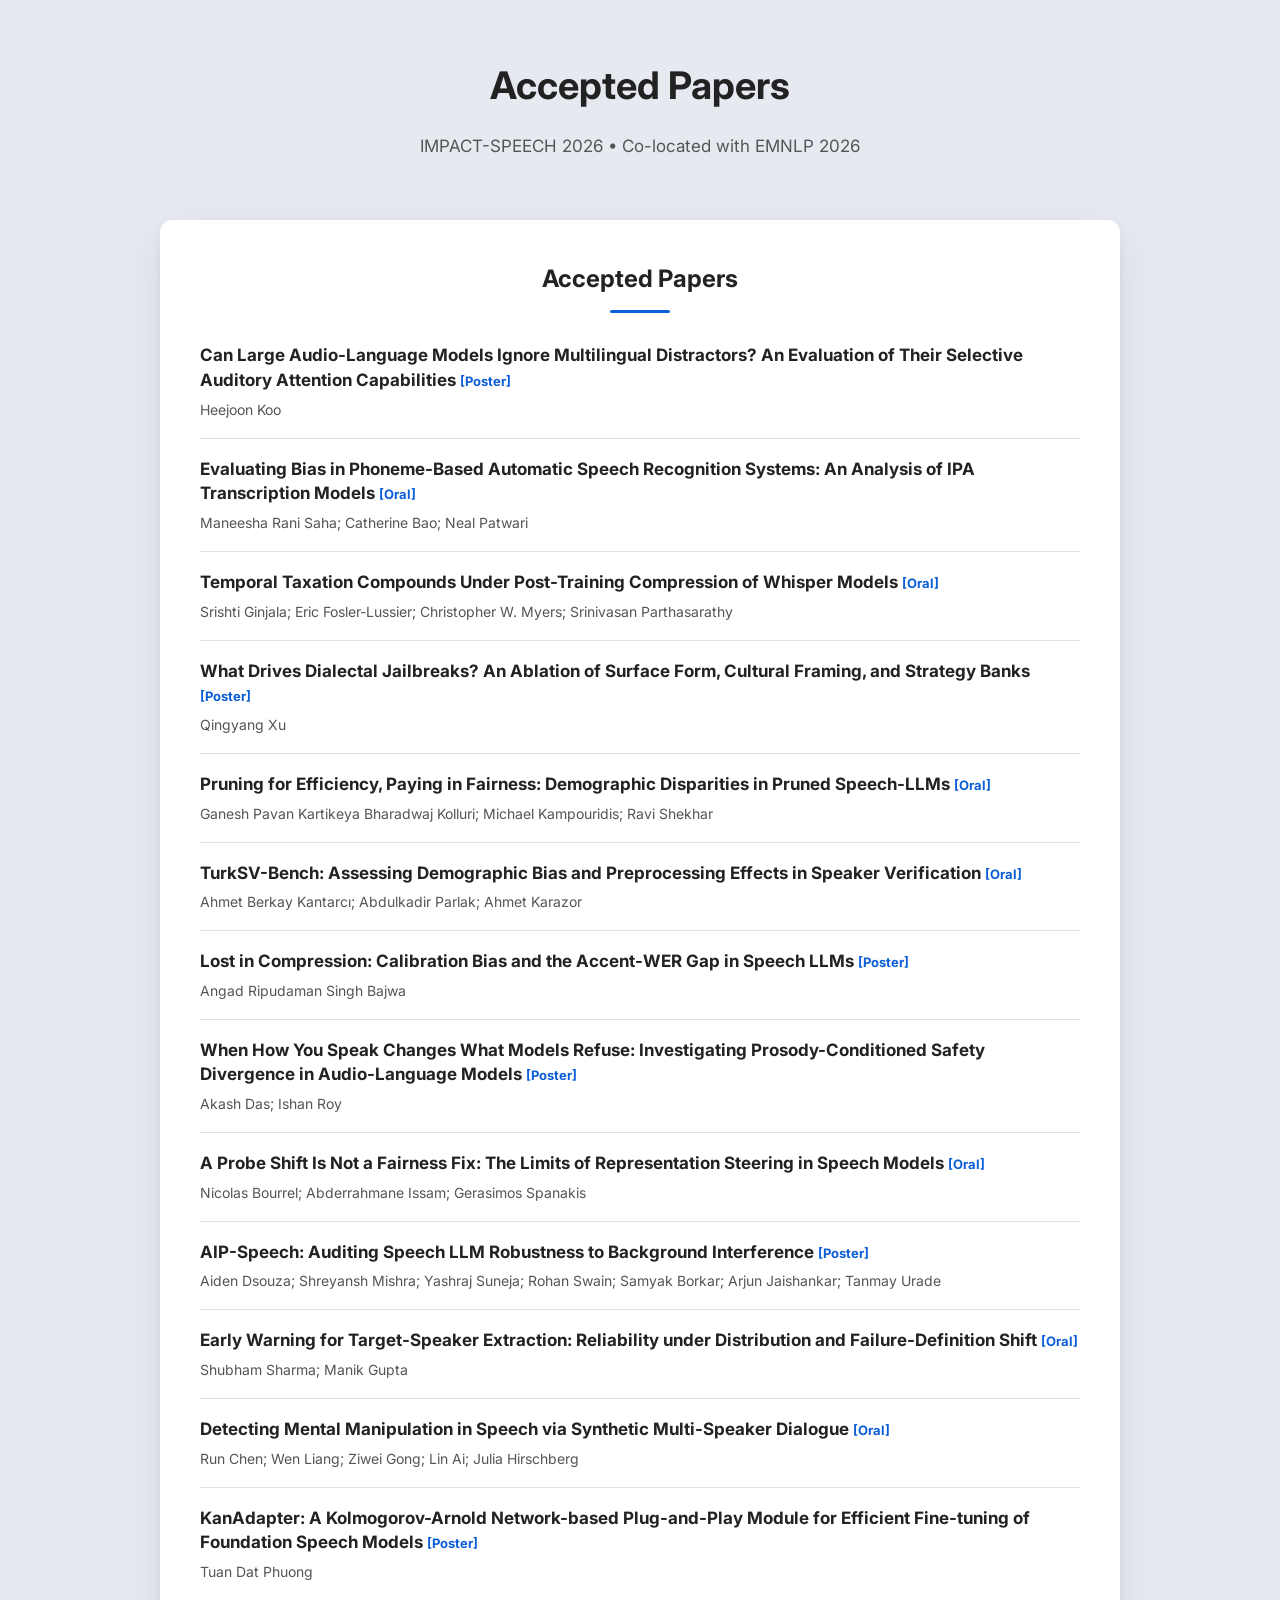
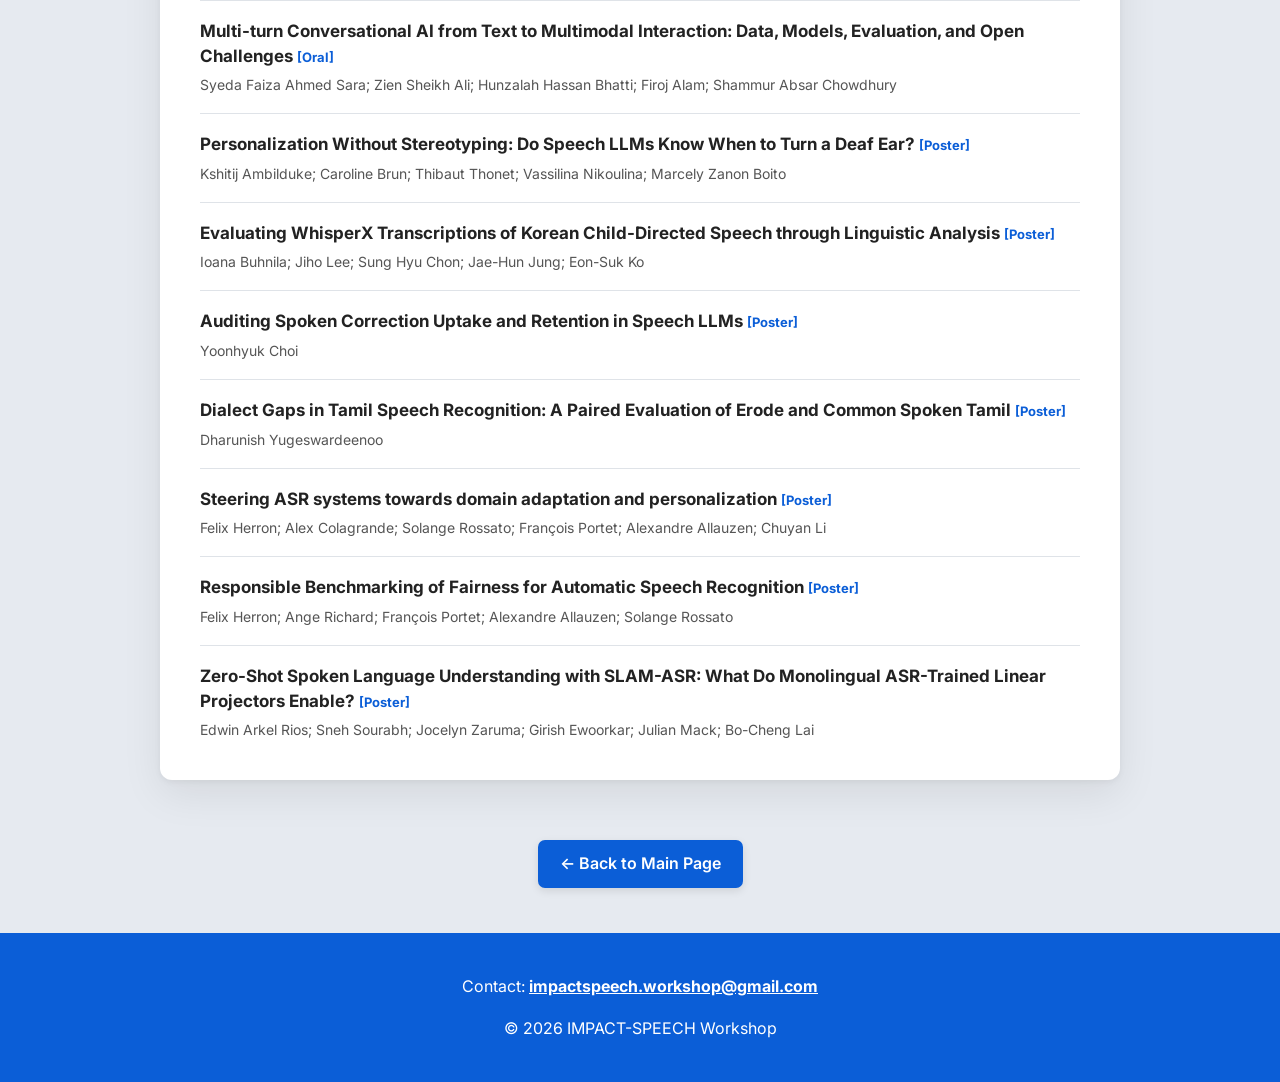
==== accepted-papers.html @ 777a59b6 "Update accepted papers section and presentation tags" ====
<!DOCTYPE html>
<html lang="en">

<head>
<meta charset="UTF-8">
<title>Accepted Papers | IMPACT-SPEECH 2026</title>
<meta name="viewport" content="width=device-width, initial-scale=1.0">

<link
href="https://fonts.googleapis.com/css2?family=Inter:wght@300;400;500;600;700;800;900&display=swap"
rel="stylesheet">

<link rel="stylesheet" href="css/style.css?v=20261014-accepted-order-final">

<style>
/* Accepted-papers page only */

.accepted-paper-list{
display:flex;
flex-direction:column;
gap:0;
}

.accepted-paper{
padding:18px 0;
border-bottom:1px solid #dfe3e8;
text-align:left;
}

.accepted-paper:first-child{
padding-top:0;
}

.accepted-paper:last-child{
border-bottom:none;
padding-bottom:0;
}

.accepted-paper h3{
margin:0 0 6px;
font-size:17px;
line-height:1.45;
color:#222;
}

.accepted-paper-authors{
margin:0 !important;
font-size:14px;
line-height:1.5;
color:#555 !important;
text-align:left !important;
}

.presentation-tag{
font-size:13px;
font-weight:700;
color:#0b5ed7;
white-space:nowrap;
}

@media(max-width:768px){
.accepted-paper{
padding:16px 0;
}

.accepted-paper h3{
font-size:16px;
}

.accepted-paper-authors{
font-size:13px;
}

.presentation-tag{
font-size:12px;
}
}
</style>

</head>

<body>

<!-- ================= PAGE HEADER ================= -->

<div class="page-header">

<h1>Accepted Papers</h1>

<p>
IMPACT-SPEECH 2026 • Co-located with EMNLP 2026
</p>

</div>


<!-- ================= ACCEPTED PAPERS ================= -->

<section class="section">

<div class="section-inner">

<h2>Accepted Papers</h2>

<div class="accepted-paper-list">

<article class="accepted-paper">
  <h3>Can Large Audio-Language Models Ignore Multilingual Distractors? An Evaluation of Their Selective Auditory Attention Capabilities <span class="presentation-tag">[Poster]</span></h3>
  <p class="accepted-paper-authors">Heejoon Koo</p>
</article>
<article class="accepted-paper">
  <h3>Evaluating Bias in Phoneme-Based Automatic Speech Recognition Systems: An Analysis of IPA Transcription Models <span class="presentation-tag">[Oral]</span></h3>
  <p class="accepted-paper-authors">Maneesha Rani Saha; Catherine Bao; Neal Patwari</p>
</article>
<article class="accepted-paper">
  <h3>Temporal Taxation Compounds Under Post-Training Compression of Whisper Models <span class="presentation-tag">[Oral]</span></h3>
  <p class="accepted-paper-authors">Srishti Ginjala; Eric Fosler-Lussier; Christopher W. Myers; Srinivasan Parthasarathy</p>
</article>
<article class="accepted-paper">
  <h3>What Drives Dialectal Jailbreaks? An Ablation of Surface Form, Cultural Framing, and Strategy Banks <span class="presentation-tag">[Poster]</span></h3>
  <p class="accepted-paper-authors">Qingyang Xu</p>
</article>
<article class="accepted-paper">
  <h3>Pruning for Efficiency, Paying in Fairness: Demographic Disparities in Pruned Speech-LLMs <span class="presentation-tag">[Oral]</span></h3>
  <p class="accepted-paper-authors">Ganesh Pavan Kartikeya Bharadwaj Kolluri; Michael Kampouridis; Ravi Shekhar</p>
</article>
<article class="accepted-paper">
  <h3>TurkSV-Bench: Assessing Demographic Bias and Preprocessing Effects in Speaker Verification <span class="presentation-tag">[Oral]</span></h3>
  <p class="accepted-paper-authors">Ahmet Berkay Kantarcı; Abdulkadir Parlak; Ahmet Karazor</p>
</article>
<article class="accepted-paper">
  <h3>Lost in Compression: Calibration Bias and the Accent-WER Gap in Speech LLMs <span class="presentation-tag">[Poster]</span></h3>
  <p class="accepted-paper-authors">Angad Ripudaman Singh Bajwa</p>
</article>
<article class="accepted-paper">
  <h3>When How You Speak Changes What Models Refuse: Investigating Prosody-Conditioned Safety Divergence in Audio-Language Models <span class="presentation-tag">[Poster]</span></h3>
  <p class="accepted-paper-authors">Akash Das; Ishan Roy</p>
</article>
<article class="accepted-paper">
  <h3>A Probe Shift Is Not a Fairness Fix: The Limits of Representation Steering in Speech Models <span class="presentation-tag">[Oral]</span></h3>
  <p class="accepted-paper-authors">Nicolas Bourrel; Abderrahmane Issam; Gerasimos Spanakis</p>
</article>
<article class="accepted-paper">
  <h3>AIP-Speech: Auditing Speech LLM Robustness to Background Interference <span class="presentation-tag">[Poster]</span></h3>
  <p class="accepted-paper-authors">Aiden Dsouza; Shreyansh Mishra; Yashraj Suneja; Rohan Swain; Samyak Borkar; Arjun Jaishankar; Tanmay Urade</p>
</article>
<article class="accepted-paper">
  <h3>Early Warning for Target-Speaker Extraction: Reliability under Distribution and Failure-Definition Shift <span class="presentation-tag">[Oral]</span></h3>
  <p class="accepted-paper-authors">Shubham Sharma; Manik Gupta</p>
</article>
<article class="accepted-paper">
  <h3>Detecting Mental Manipulation in Speech via Synthetic Multi-Speaker Dialogue <span class="presentation-tag">[Oral]</span></h3>
  <p class="accepted-paper-authors">Run Chen; Wen Liang; Ziwei Gong; Lin Ai; Julia Hirschberg</p>
</article>
<article class="accepted-paper">
  <h3>KanAdapter: A Kolmogorov-Arnold Network-based Plug-and-Play Module for Efficient Fine-tuning of Foundation Speech Models <span class="presentation-tag">[Poster]</span></h3>
  <p class="accepted-paper-authors">Tuan Dat Phuong</p>
</article>
<article class="accepted-paper">
  <h3>Multi-turn Conversational AI from Text to Multimodal Interaction: Data, Models, Evaluation, and Open Challenges <span class="presentation-tag">[Oral]</span></h3>
  <p class="accepted-paper-authors">Syeda Faiza Ahmed Sara; Zien Sheikh Ali; Hunzalah Hassan Bhatti; Firoj Alam; Shammur Absar Chowdhury</p>
</article>
<article class="accepted-paper">
  <h3>Personalization Without Stereotyping: Do Speech LLMs Know When to Turn a Deaf Ear? <span class="presentation-tag">[Poster]</span></h3>
  <p class="accepted-paper-authors">Kshitij Ambilduke; Caroline Brun; Thibaut Thonet; Vassilina Nikoulina; Marcely Zanon Boito</p>
</article>
<article class="accepted-paper">
  <h3>Evaluating WhisperX Transcriptions of Korean Child-Directed Speech through Linguistic Analysis <span class="presentation-tag">[Poster]</span></h3>
  <p class="accepted-paper-authors">Ioana Buhnila; Jiho Lee; Sung Hyu Chon; Jae-Hun Jung; Eon-Suk Ko</p>
</article>
<article class="accepted-paper">
  <h3>Auditing Spoken Correction Uptake and Retention in Speech LLMs <span class="presentation-tag">[Poster]</span></h3>
  <p class="accepted-paper-authors">Yoonhyuk Choi</p>
</article>
<article class="accepted-paper">
  <h3>Dialect Gaps in Tamil Speech Recognition: A Paired Evaluation of Erode and Common Spoken Tamil <span class="presentation-tag">[Poster]</span></h3>
  <p class="accepted-paper-authors">Dharunish Yugeswardeenoo</p>
</article>
<article class="accepted-paper">
  <h3>Steering ASR systems towards domain adaptation and personalization <span class="presentation-tag">[Poster]</span></h3>
  <p class="accepted-paper-authors">Felix Herron; Alex Colagrande; Solange Rossato; François Portet; Alexandre Allauzen; Chuyan Li</p>
</article>
<article class="accepted-paper">
  <h3>Responsible Benchmarking of Fairness for Automatic Speech Recognition <span class="presentation-tag">[Poster]</span></h3>
  <p class="accepted-paper-authors">Felix Herron; Ange Richard; François Portet; Alexandre Allauzen; Solange Rossato</p>
</article>
<article class="accepted-paper">
  <h3>Zero-Shot Spoken Language Understanding with SLAM-ASR: What Do Monolingual ASR-Trained Linear Projectors Enable? <span class="presentation-tag">[Poster]</span></h3>
  <p class="accepted-paper-authors">Edwin Arkel Rios; Sneh Sourabh; Jocelyn Zaruma; Girish Ewoorkar; Julian Mack; Bo-Cheng Lai</p>
</article>
</div>

</div>

</section>


<!-- ================= BACK TO MAIN PAGE ================= -->

<div class="back-home">

<a href="index.html" class="back-home-btn">
← Back to Main Page
</a>

</div>


<!-- ================= FOOTER ================= -->

<footer>

<p>
Contact:
<strong>
<a href="mailto:impactspeech.workshop@gmail.com">
impactspeech.workshop@gmail.com
</a>
</strong>
</p>

<p>
© 2026 IMPACT-SPEECH Workshop
</p>

</footer>

</body>
</html>
---- css/style.css ----
/* ========================================================= */
/* GLOBAL */
/* ========================================================= */

*{
box-sizing:border-box;
}

html{
scroll-behavior:smooth;
}

body{
margin:0;
font-family:"Inter","Helvetica Neue",Arial,sans-serif;
line-height:1.6;
background:#e6eaf0;
color:#222;
}


/* ========================================================= */
/* HERO */
/* ========================================================= */

.hero{
position:relative;

background:
linear-gradient(rgba(0,0,0,0.45),rgba(0,0,0,0.45)),
url("../images/Budapest-Parliament-0001.jpg");

background-size:cover;
background-position:center;
background-repeat:no-repeat;

color:white;
text-align:center;

padding:140px 20px;
}

.hero-content{
max-width:900px;
margin:auto;
}

.hero h1{
font-size:42px;
margin:0 0 10px;
}

.hero h2{
font-weight:800;
max-width:900px;

margin:0 auto 30px;

font-size:30px;
color:white;

text-shadow:0 3px 8px rgba(0,0,0,0.6);
}

.hero-sub{
font-size:20px;
font-weight:700;

color:white;

margin-bottom:18px;

letter-spacing:0.3px;
}

.hero-sub a,
.hero-sub a:link,
.hero-sub a:visited{
color:white !important;
text-decoration:none;
font-weight:700;
}

.hero-sub a:hover{
color:white !important;
text-decoration:underline;
}


/* ========================================================= */
/* HERO BUTTONS */
/* ========================================================= */

.hero-buttons{
display:flex;
align-items:center;
justify-content:center;
flex-wrap:wrap;

gap:10px;
}

.hero-buttons .btn{
margin:0;
}

.btn{
display:inline-block;

padding:10px 18px;

background:white;
color:#0b5ed7;

border-radius:6px;

text-decoration:none;
font-weight:600;

transition:
transform 0.15s ease,
box-shadow 0.15s ease;
}

.btn:hover{
transform:translateY(-1px);

box-shadow:
0 4px 10px rgba(0,0,0,0.15);
}


/* ========================================================= */
/* PAGE HEADER */
/* ========================================================= */

.page-header{
max-width:1000px;

margin:55px auto 20px;

padding:0 20px;

text-align:center;
}

.page-header h1{
font-size:38px;
margin-bottom:10px;
}

.page-header p{
font-size:17px;
color:#555;
}


/* ========================================================= */
/* MAIN SECTIONS */
/* ========================================================= */

.section{
max-width:1000px;

margin:60px auto;

padding:0 20px;
}

.section-inner{
background:white;

padding:40px;

border-radius:12px;

box-shadow:
0 2px 6px rgba(0,0,0,0.05),
0 14px 40px rgba(0,0,0,0.08);
}


/* ========================================================= */
/* HEADINGS */
/* ========================================================= */

.section h2{
text-align:center;

margin-top:0;
margin-bottom:30px;
}

.section h2::after{
content:"";

display:block;

width:60px;
height:3px;

background:#0b5ed7;

margin:12px auto 0;

border-radius:2px;
}


/* ========================================================= */
/* TEXT */
/* ========================================================= */

.section p,
.section li{
color:#333;
}

.section-inner > p{
text-align:justify;
}

ul{
padding-left:22px;
margin:10px 0;
}

li{
margin-bottom:10px;
}


/* ========================================================= */
/* IMPORTANT DATES */
/* ========================================================= */

.dates-intro{
text-align:left !important;
margin-bottom:18px;
}

.important-dates{
width:100%;
}

.date-line{
display:flex;
align-items:baseline;

gap:8px;

padding:6px 0;

font-size:16px;
line-height:1.5;
}

.date-line > strong{
flex:0 0 auto;
}

.date-line > span{
display:inline;
}

.date-line s{
color:#777;
}

.date-arrow{
display:inline-block;

padding:0 5px;

color:#555;
}

.dates-note{
margin-top:20px !important;
margin-bottom:0;

font-style:italic;

font-size:14px;

text-align:left !important;
}


/* ========================================================= */
/* GRID */
/* ========================================================= */

.grid{
display:grid;

grid-template-columns:
repeat(auto-fit,minmax(220px,1fr));

gap:30px;
}


/* ========================================================= */
/* SPEAKER / ORGANIZER CARDS */
/* ========================================================= */

.speaker{
text-align:center;
}

.speaker img{
width:120px;
height:120px;

object-fit:cover;

border-radius:50%;

display:block;

margin:0 auto 10px;
}

.speaker h3{
margin:8px 0 4px;

font-size:17px;
}

.speaker p{
font-size:14px;

margin:0;

text-align:center !important;
}

.speaker a{
color:#222;
text-decoration:none;
}

.speaker a:hover h3{
color:#0b5ed7;
}


/* ========================================================= */
/* PROGRAM COMMITTEE */
/* ========================================================= */

.pc-grid{
display:grid;

grid-template-columns:
1fr 1fr;

gap:4px 20px;
}

.pc-grid p{
margin:4px 0;

line-height:1.35;

text-align:left !important;
}


/* ========================================================= */
/* ACCEPTED PAPERS PAGE */
/* ========================================================= */

.paper-list{
display:flex;

flex-direction:column;

gap:22px;
}

.paper{
padding-bottom:20px;

border-bottom:
1px solid #e1e4e8;

text-align:left;
}

.paper:last-child{
border-bottom:none;
}

.paper h3{
font-size:18px;

margin:0 0 6px;

line-height:1.45;
}

.paper p{
margin:0;

font-size:15px;

color:#555;

text-align:left !important;
}


/* ========================================================= */
/* PROGRAM TABLE */
/* ========================================================= */

.program-section .section-inner{
padding:40px;
}

.program-table{
width:100%;

border:
1px solid #d7dce2;

border-radius:8px;

overflow:hidden;

background:#fff;
}


/* individual schedule row */

.program-row{
display:grid;

grid-template-columns:
150px minmax(0,1fr);

border-bottom:
1px solid #d7dce2;
}

.program-row:last-child{
border-bottom:none;
}


/* left column */

.program-time{
padding:17px 18px;

font-size:14px;
font-weight:700;

line-height:1.5;

color:#222;

border-right:
1px solid #d7dce2;

white-space:nowrap;
}


/* right column */

.program-event{
min-width:0;

padding:17px 20px;

text-align:left;
}

.program-event > strong{
font-size:15px;

line-height:1.45;
}

.program-meta{
margin-top:3px;

font-size:13px;

color:#666;
}


/* break rows */

.program-break{
background:#fafafa;
}


/* ========================================================= */
/* SESSION TITLES */
/* ========================================================= */

.session-title{
font-size:16px;

font-weight:700;

margin-bottom:3px;
}

.session-description{
font-size:14px;

color:#555;

margin-bottom:4px;
}

.session-note{
display:inline-block;

margin-top:4px;
margin-bottom:14px;

padding:3px 8px;

font-size:12px;
font-weight:600;

color:#0b5ed7;

background:#eef4ff;

border-radius:4px;
}


/* ========================================================= */
/* ORAL PRESENTATIONS */
/* ========================================================= */

.oral-list{
margin-top:8px;
}

.oral-item{
display:grid;

grid-template-columns:
105px minmax(0,1fr);

gap:14px;

padding:14px 0;

border-top:
1px solid #e3e6ea;
}

.oral-time{
font-size:12px;

font-weight:600;

line-height:1.45;

color:#555;
}

.oral-details{
min-width:0;
}

.oral-details strong{
display:block;

font-size:14px;

line-height:1.45;

margin-bottom:4px;
}

.oral-details span{
display:block;

font-size:13px;

line-height:1.45;

color:#666;

font-style:italic;
}


/* ========================================================= */
/* POSTER SESSION */
/* ========================================================= */

.poster-box{
margin-top:10px;

border:
1px solid #d9dee4;

border-radius:6px;

background:#fafbfc;

overflow:hidden;
}

.poster-box summary{
padding:11px 13px;

cursor:pointer;

font-size:13px;
font-weight:600;

color:#333;

list-style-position:inside;
}

.poster-box[open] summary{
border-bottom:
1px solid #dfe3e8;
}

.poster-content{
background:white;
}

.poster-paper{
padding:13px 14px;

border-bottom:
1px solid #e7e9ec;
}

.poster-paper:last-child{
border-bottom:none;
}

.poster-paper strong{
display:block;

font-size:13px;

line-height:1.45;

margin-bottom:3px;
}

.poster-paper span{
display:block;

font-size:12px;

line-height:1.4;

color:#666;

font-style:italic;
}

.poster-session-note{
margin:0 !important;

padding:12px 14px;

font-size:13px;

text-align:left !important;
}


/* ========================================================= */
/* NEWS */
/* ========================================================= */

.news-item{
margin-bottom:16px;

text-align:left;
}

.news-date{
font-weight:700;

color:#0b5ed7;
}


/* ========================================================= */
/* BACK TO MAIN PAGE */
/* ========================================================= */

.back-home{
width:100%;

display:flex;

justify-content:center;
align-items:center;

margin:45px 0;
}

.back-home-btn{
display:inline-block;

padding:11px 22px;

background:#0b5ed7;
color:white;

border-radius:7px;

text-decoration:none;
font-weight:600;

box-shadow:
0 3px 8px rgba(0,0,0,0.10);

transition:
background 0.2s ease,
transform 0.15s ease;
}

.back-home-btn:link,
.back-home-btn:visited{
color:white;
}

.back-home-btn:hover{
background:#084298;

color:white;

transform:translateY(-1px);
}


/* ========================================================= */
/* FOOTER */
/* ========================================================= */

footer{
text-align:center;

padding:25px;

background:#0b5ed7;
color:white;

margin-top:20px;
}

footer p{
color:white;
}

footer a,
footer a:link,
footer a:visited{
color:white !important;

text-decoration:underline;
}

footer a:hover{
color:#e6e6e6 !important;
}


/* ========================================================= */
/* MOBILE */
/* ========================================================= */

@media(max-width:768px){


/* HERO */

.hero{
padding:80px 20px;
}

.hero h1{
font-size:30px;
}

.hero h2{
font-size:20px;
}

.hero-sub{
font-size:17px;
}


/* BUTTONS */

.hero-buttons{
gap:8px;
}

.btn{
padding:9px 14px;

font-size:14px;
}


/* SECTIONS */

.section{
margin:35px auto;

padding:0 14px;
}

.section-inner{
padding:25px;
}


/* PAGE HEADER */

.page-header{
margin-top:35px;
}

.page-header h1{
font-size:30px;
}


/* GRID */

.grid{
grid-template-columns:1fr;
}


/* PROGRAM COMMITTEE */

.pc-grid{
grid-template-columns:1fr;
}


/* IMPORTANT DATES */

.date-line{
display:block;

padding:7px 0;
}

.date-line > strong{
display:inline;
}

.date-line > span{
display:inline;
}


/* PROGRAM */

.program-section .section-inner{
padding:22px;
}

.program-row{
grid-template-columns:
110px minmax(0,1fr);
}

.program-time{
padding:14px 10px;

font-size:12px;
}

.program-event{
padding:14px;
}


/* ORAL PAPERS */

.oral-item{
grid-template-columns:1fr;

gap:3px;
}

.oral-time{
color:#0b5ed7;
}


/* BACK BUTTON */

.back-home{
margin:35px 0;
}

.back-home-btn{
padding:10px 18px;

font-size:14px;
}

}


/* ========================================================= */
/* SMALL MOBILE */
/* ========================================================= */

@media(max-width:520px){

.program-row{
display:block;
}

.program-time{
border-right:none;

border-bottom:
1px solid #eef0f2;

padding:10px 14px 4px;

color:#0b5ed7;
}

.program-event{
padding:10px 14px 16px;
}

.date-line{
font-size:14px;
}

}
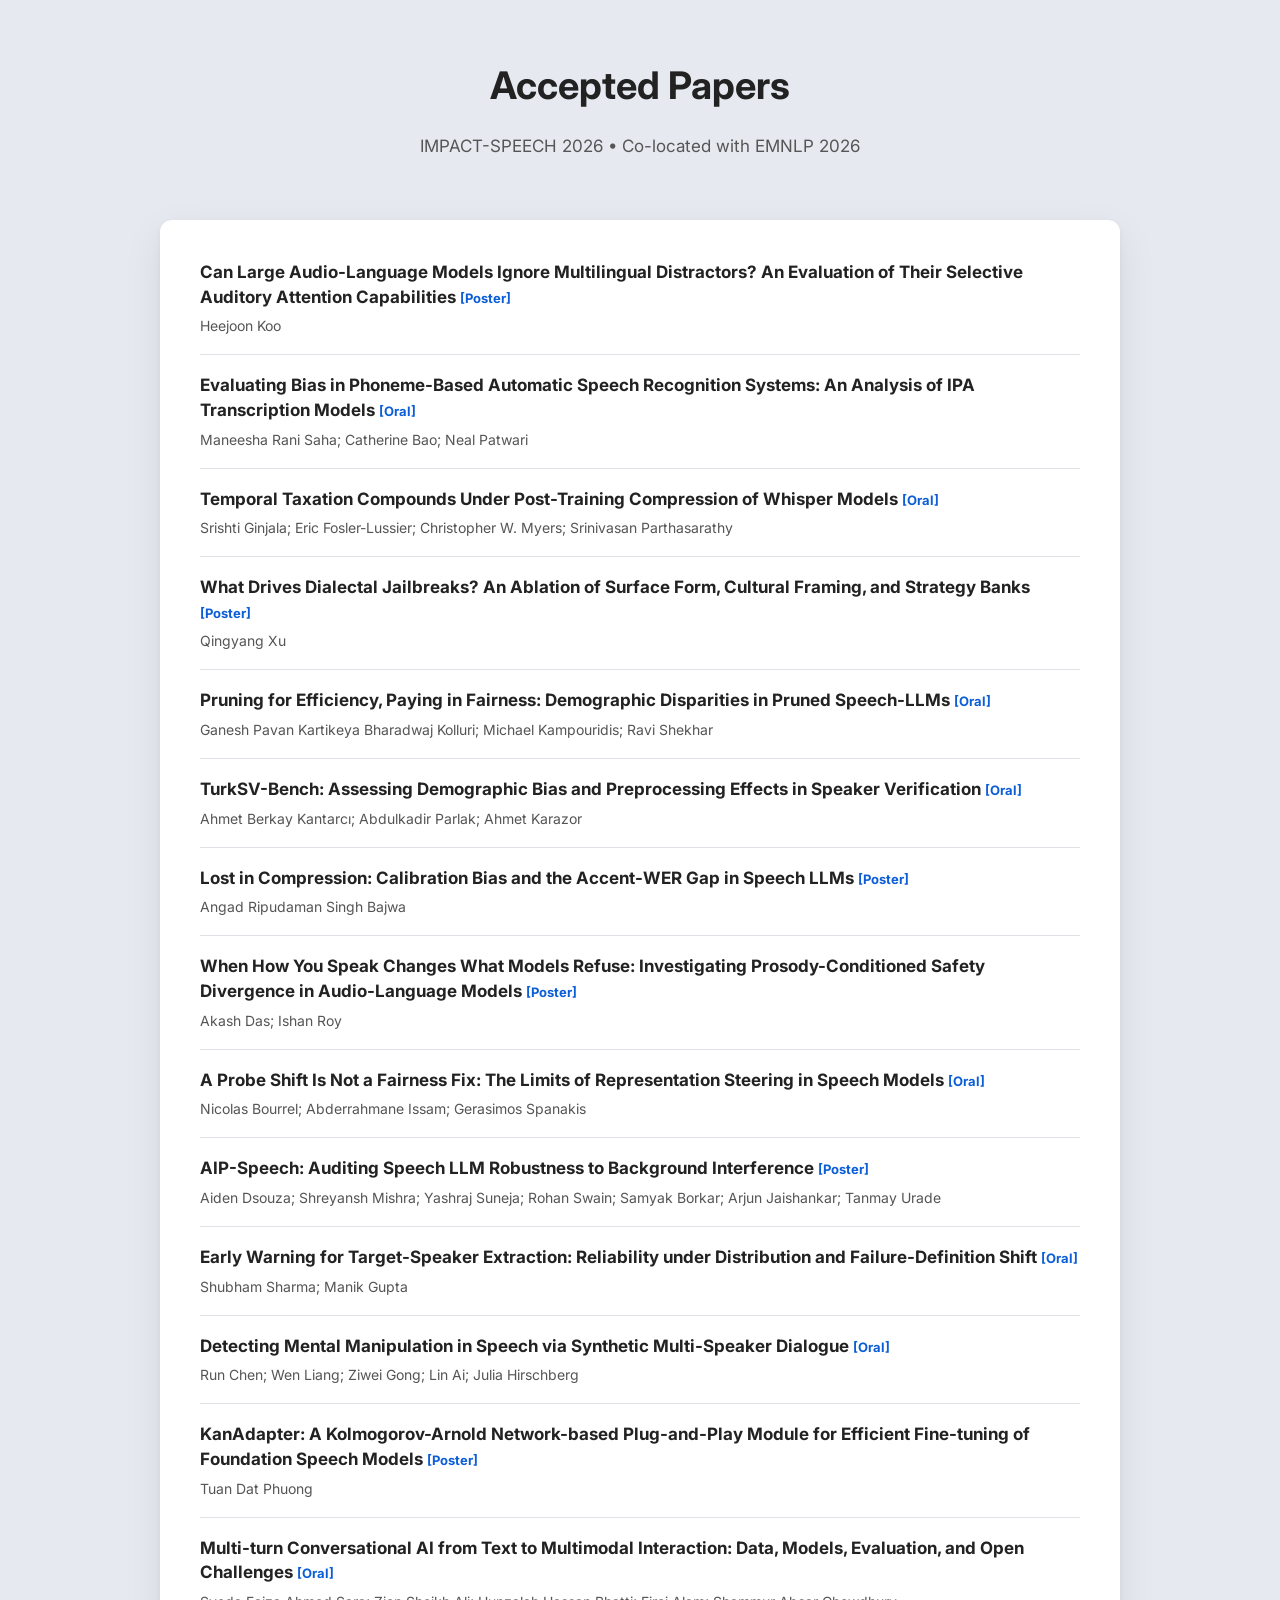
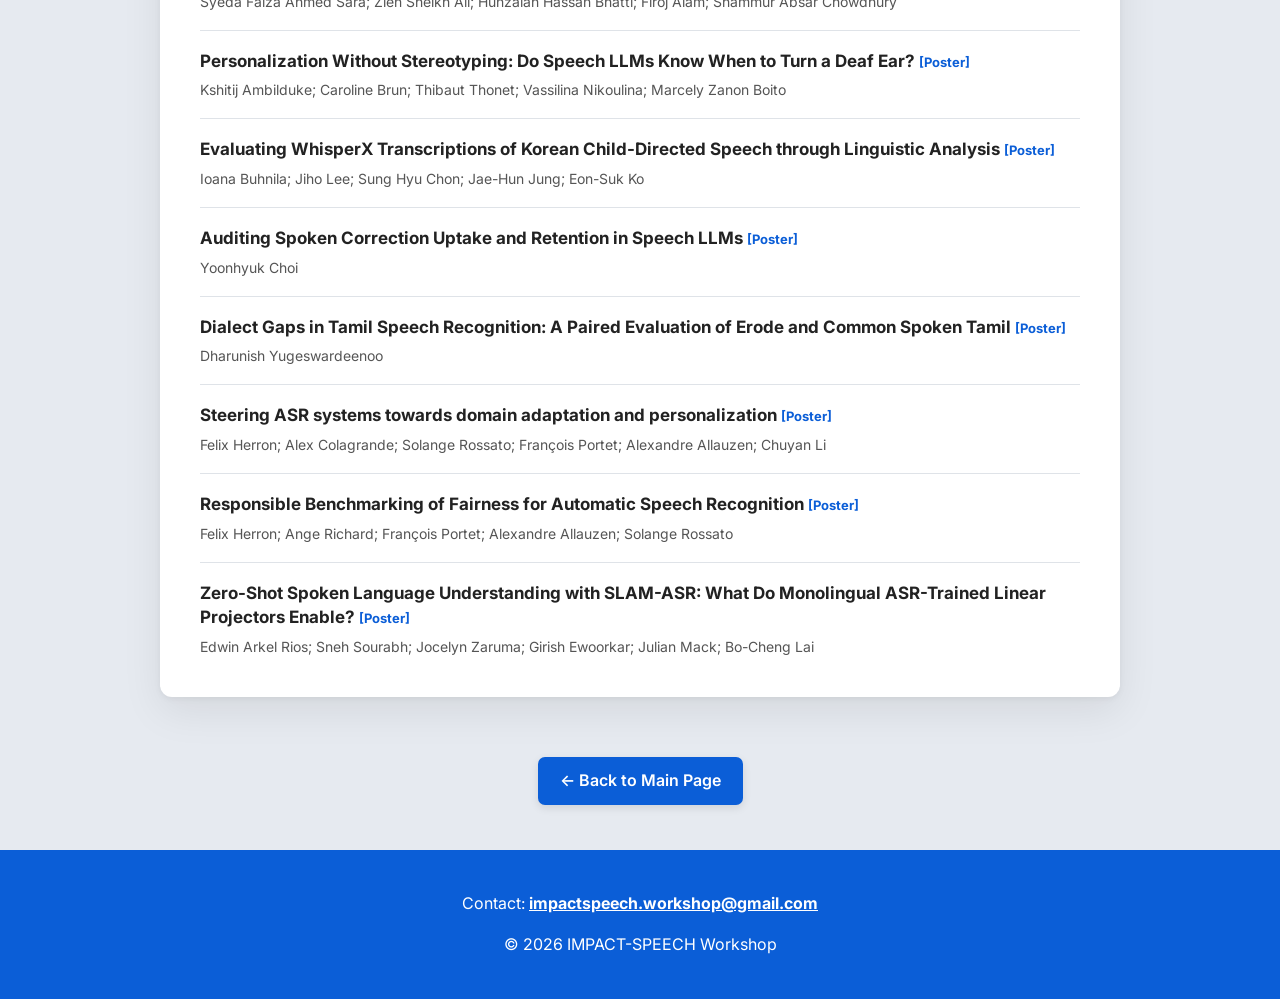
==== commit 4370a015: "Refactor formatting in accepted-papers.html Removed extra line breaks and adjusted formatting." ====
--- a/accepted-papers.html
+++ b/accepted-papers.html
@@ -97,10 +97,8 @@
 <!-- ================= ACCEPTED PAPERS ================= -->
 
 <section class="section">
-
+  
 <div class="section-inner">
-
-<h2>Accepted Papers</h2>
 
 <div class="accepted-paper-list">
 
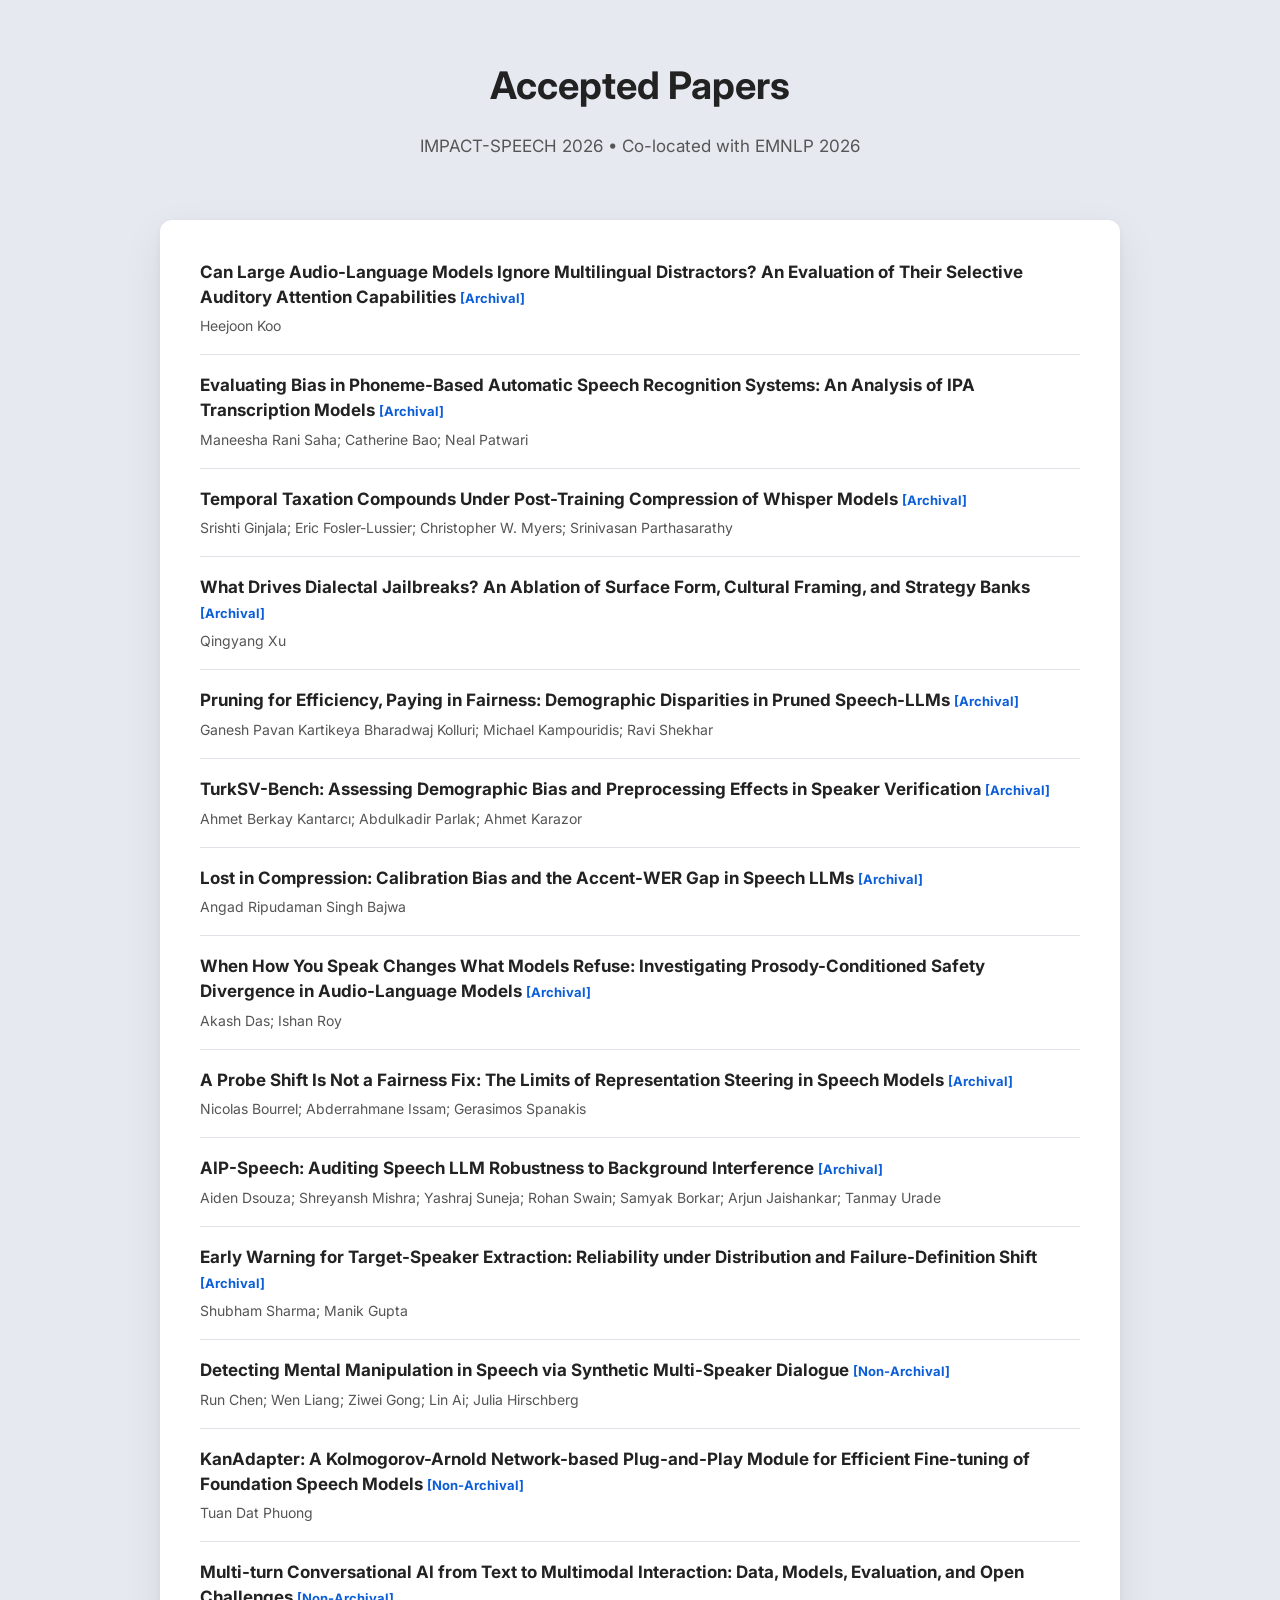
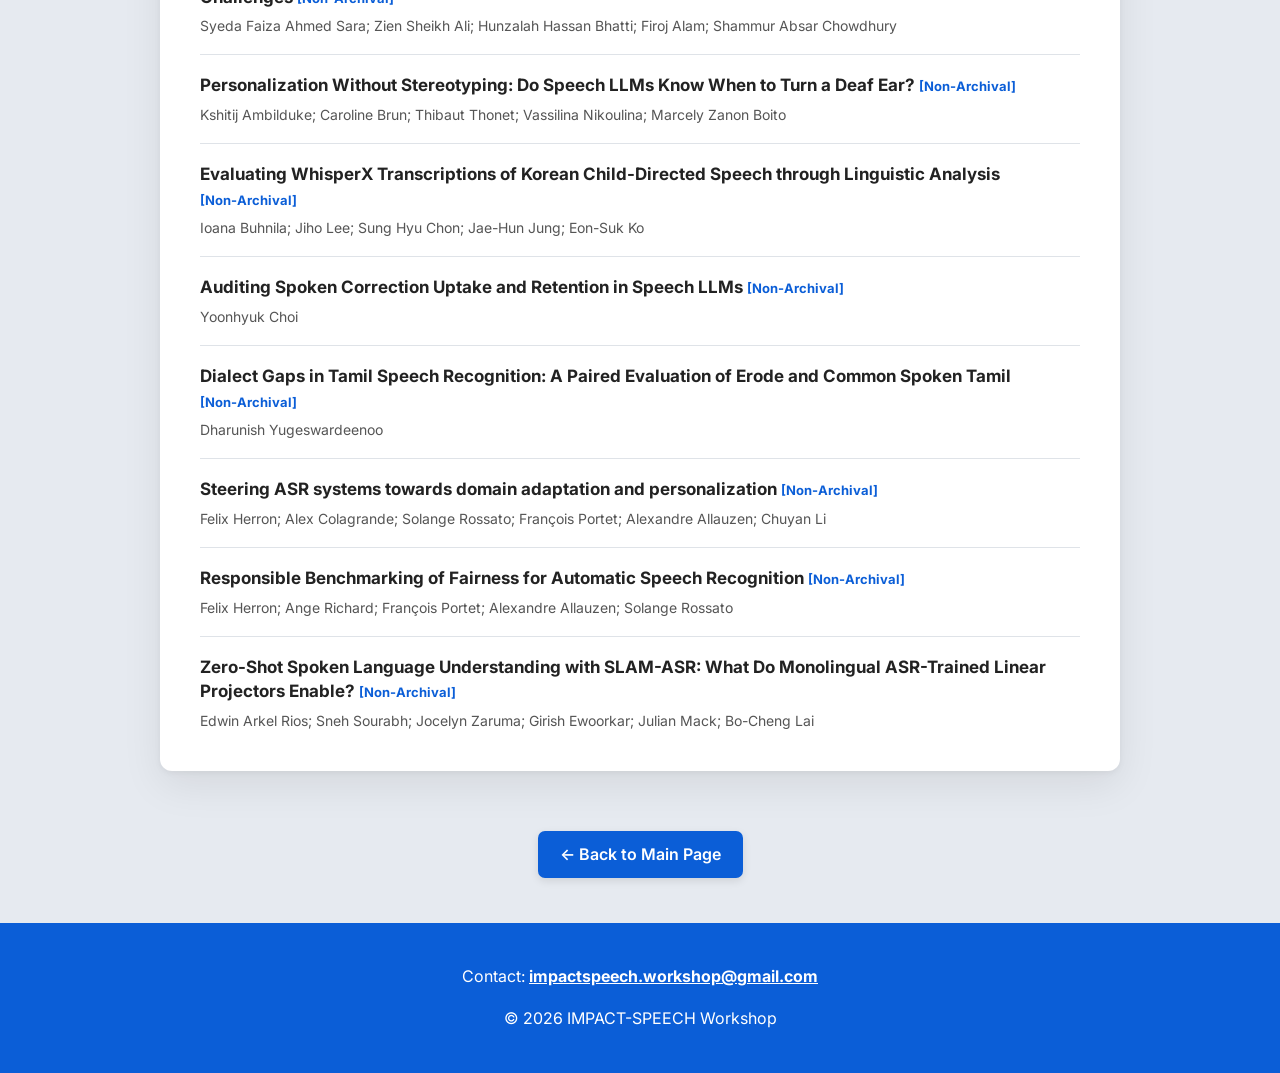
==== commit 424c0b10: "Update accepted-papers.html" ====
--- a/accepted-papers.html
+++ b/accepted-papers.html
@@ -10,7 +10,7 @@
 href="https://fonts.googleapis.com/css2?family=Inter:wght@300;400;500;600;700;800;900&display=swap"
 rel="stylesheet">
 
-<link rel="stylesheet" href="css/style.css?v=20261014-accepted-order-final">
+<link rel="stylesheet" href="css/style.css?v=20261015-accepted-publication-status">
 
 <style>
 /* Accepted-papers page only */
@@ -51,7 +51,7 @@
 text-align:left !important;
 }
 
-.presentation-tag{
+.publication-tag{
 font-size:13px;
 font-weight:700;
 color:#0b5ed7;
@@ -71,7 +71,7 @@
 font-size:13px;
 }
 
-.presentation-tag{
+.publication-tag{
 font-size:12px;
 }
 }
@@ -97,95 +97,116 @@
 <!-- ================= ACCEPTED PAPERS ================= -->
 
 <section class="section">
-  
+
 <div class="section-inner">
 
 <div class="accepted-paper-list">
 
 <article class="accepted-paper">
-  <h3>Can Large Audio-Language Models Ignore Multilingual Distractors? An Evaluation of Their Selective Auditory Attention Capabilities <span class="presentation-tag">[Poster]</span></h3>
+  <h3>Can Large Audio-Language Models Ignore Multilingual Distractors? An Evaluation of Their Selective Auditory Attention Capabilities <span class="publication-tag">[Archival]</span></h3>
   <p class="accepted-paper-authors">Heejoon Koo</p>
 </article>
-<article class="accepted-paper">
-  <h3>Evaluating Bias in Phoneme-Based Automatic Speech Recognition Systems: An Analysis of IPA Transcription Models <span class="presentation-tag">[Oral]</span></h3>
+
+<article class="accepted-paper">
+  <h3>Evaluating Bias in Phoneme-Based Automatic Speech Recognition Systems: An Analysis of IPA Transcription Models <span class="publication-tag">[Archival]</span></h3>
   <p class="accepted-paper-authors">Maneesha Rani Saha; Catherine Bao; Neal Patwari</p>
 </article>
-<article class="accepted-paper">
-  <h3>Temporal Taxation Compounds Under Post-Training Compression of Whisper Models <span class="presentation-tag">[Oral]</span></h3>
+
+<article class="accepted-paper">
+  <h3>Temporal Taxation Compounds Under Post-Training Compression of Whisper Models <span class="publication-tag">[Archival]</span></h3>
   <p class="accepted-paper-authors">Srishti Ginjala; Eric Fosler-Lussier; Christopher W. Myers; Srinivasan Parthasarathy</p>
 </article>
-<article class="accepted-paper">
-  <h3>What Drives Dialectal Jailbreaks? An Ablation of Surface Form, Cultural Framing, and Strategy Banks <span class="presentation-tag">[Poster]</span></h3>
+
+<article class="accepted-paper">
+  <h3>What Drives Dialectal Jailbreaks? An Ablation of Surface Form, Cultural Framing, and Strategy Banks <span class="publication-tag">[Archival]</span></h3>
   <p class="accepted-paper-authors">Qingyang Xu</p>
 </article>
-<article class="accepted-paper">
-  <h3>Pruning for Efficiency, Paying in Fairness: Demographic Disparities in Pruned Speech-LLMs <span class="presentation-tag">[Oral]</span></h3>
+
+<article class="accepted-paper">
+  <h3>Pruning for Efficiency, Paying in Fairness: Demographic Disparities in Pruned Speech-LLMs <span class="publication-tag">[Archival]</span></h3>
   <p class="accepted-paper-authors">Ganesh Pavan Kartikeya Bharadwaj Kolluri; Michael Kampouridis; Ravi Shekhar</p>
 </article>
-<article class="accepted-paper">
-  <h3>TurkSV-Bench: Assessing Demographic Bias and Preprocessing Effects in Speaker Verification <span class="presentation-tag">[Oral]</span></h3>
+
+<article class="accepted-paper">
+  <h3>TurkSV-Bench: Assessing Demographic Bias and Preprocessing Effects in Speaker Verification <span class="publication-tag">[Archival]</span></h3>
   <p class="accepted-paper-authors">Ahmet Berkay Kantarcı; Abdulkadir Parlak; Ahmet Karazor</p>
 </article>
-<article class="accepted-paper">
-  <h3>Lost in Compression: Calibration Bias and the Accent-WER Gap in Speech LLMs <span class="presentation-tag">[Poster]</span></h3>
+
+<article class="accepted-paper">
+  <h3>Lost in Compression: Calibration Bias and the Accent-WER Gap in Speech LLMs <span class="publication-tag">[Archival]</span></h3>
   <p class="accepted-paper-authors">Angad Ripudaman Singh Bajwa</p>
 </article>
-<article class="accepted-paper">
-  <h3>When How You Speak Changes What Models Refuse: Investigating Prosody-Conditioned Safety Divergence in Audio-Language Models <span class="presentation-tag">[Poster]</span></h3>
+
+<article class="accepted-paper">
+  <h3>When How You Speak Changes What Models Refuse: Investigating Prosody-Conditioned Safety Divergence in Audio-Language Models <span class="publication-tag">[Archival]</span></h3>
   <p class="accepted-paper-authors">Akash Das; Ishan Roy</p>
 </article>
-<article class="accepted-paper">
-  <h3>A Probe Shift Is Not a Fairness Fix: The Limits of Representation Steering in Speech Models <span class="presentation-tag">[Oral]</span></h3>
+
+<article class="accepted-paper">
+  <h3>A Probe Shift Is Not a Fairness Fix: The Limits of Representation Steering in Speech Models <span class="publication-tag">[Archival]</span></h3>
   <p class="accepted-paper-authors">Nicolas Bourrel; Abderrahmane Issam; Gerasimos Spanakis</p>
 </article>
-<article class="accepted-paper">
-  <h3>AIP-Speech: Auditing Speech LLM Robustness to Background Interference <span class="presentation-tag">[Poster]</span></h3>
+
+<article class="accepted-paper">
+  <h3>AIP-Speech: Auditing Speech LLM Robustness to Background Interference <span class="publication-tag">[Archival]</span></h3>
   <p class="accepted-paper-authors">Aiden Dsouza; Shreyansh Mishra; Yashraj Suneja; Rohan Swain; Samyak Borkar; Arjun Jaishankar; Tanmay Urade</p>
 </article>
-<article class="accepted-paper">
-  <h3>Early Warning for Target-Speaker Extraction: Reliability under Distribution and Failure-Definition Shift <span class="presentation-tag">[Oral]</span></h3>
+
+<article class="accepted-paper">
+  <h3>Early Warning for Target-Speaker Extraction: Reliability under Distribution and Failure-Definition Shift <span class="publication-tag">[Archival]</span></h3>
   <p class="accepted-paper-authors">Shubham Sharma; Manik Gupta</p>
 </article>
-<article class="accepted-paper">
-  <h3>Detecting Mental Manipulation in Speech via Synthetic Multi-Speaker Dialogue <span class="presentation-tag">[Oral]</span></h3>
+
+<article class="accepted-paper">
+  <h3>Detecting Mental Manipulation in Speech via Synthetic Multi-Speaker Dialogue <span class="publication-tag">[Non-Archival]</span></h3>
   <p class="accepted-paper-authors">Run Chen; Wen Liang; Ziwei Gong; Lin Ai; Julia Hirschberg</p>
 </article>
-<article class="accepted-paper">
-  <h3>KanAdapter: A Kolmogorov-Arnold Network-based Plug-and-Play Module for Efficient Fine-tuning of Foundation Speech Models <span class="presentation-tag">[Poster]</span></h3>
+
+<article class="accepted-paper">
+  <h3>KanAdapter: A Kolmogorov-Arnold Network-based Plug-and-Play Module for Efficient Fine-tuning of Foundation Speech Models <span class="publication-tag">[Non-Archival]</span></h3>
   <p class="accepted-paper-authors">Tuan Dat Phuong</p>
 </article>
-<article class="accepted-paper">
-  <h3>Multi-turn Conversational AI from Text to Multimodal Interaction: Data, Models, Evaluation, and Open Challenges <span class="presentation-tag">[Oral]</span></h3>
+
+<article class="accepted-paper">
+  <h3>Multi-turn Conversational AI from Text to Multimodal Interaction: Data, Models, Evaluation, and Open Challenges <span class="publication-tag">[Non-Archival]</span></h3>
   <p class="accepted-paper-authors">Syeda Faiza Ahmed Sara; Zien Sheikh Ali; Hunzalah Hassan Bhatti; Firoj Alam; Shammur Absar Chowdhury</p>
 </article>
-<article class="accepted-paper">
-  <h3>Personalization Without Stereotyping: Do Speech LLMs Know When to Turn a Deaf Ear? <span class="presentation-tag">[Poster]</span></h3>
+
+<article class="accepted-paper">
+  <h3>Personalization Without Stereotyping: Do Speech LLMs Know When to Turn a Deaf Ear? <span class="publication-tag">[Non-Archival]</span></h3>
   <p class="accepted-paper-authors">Kshitij Ambilduke; Caroline Brun; Thibaut Thonet; Vassilina Nikoulina; Marcely Zanon Boito</p>
 </article>
-<article class="accepted-paper">
-  <h3>Evaluating WhisperX Transcriptions of Korean Child-Directed Speech through Linguistic Analysis <span class="presentation-tag">[Poster]</span></h3>
+
+<article class="accepted-paper">
+  <h3>Evaluating WhisperX Transcriptions of Korean Child-Directed Speech through Linguistic Analysis <span class="publication-tag">[Non-Archival]</span></h3>
   <p class="accepted-paper-authors">Ioana Buhnila; Jiho Lee; Sung Hyu Chon; Jae-Hun Jung; Eon-Suk Ko</p>
 </article>
-<article class="accepted-paper">
-  <h3>Auditing Spoken Correction Uptake and Retention in Speech LLMs <span class="presentation-tag">[Poster]</span></h3>
+
+<article class="accepted-paper">
+  <h3>Auditing Spoken Correction Uptake and Retention in Speech LLMs <span class="publication-tag">[Non-Archival]</span></h3>
   <p class="accepted-paper-authors">Yoonhyuk Choi</p>
 </article>
-<article class="accepted-paper">
-  <h3>Dialect Gaps in Tamil Speech Recognition: A Paired Evaluation of Erode and Common Spoken Tamil <span class="presentation-tag">[Poster]</span></h3>
+
+<article class="accepted-paper">
+  <h3>Dialect Gaps in Tamil Speech Recognition: A Paired Evaluation of Erode and Common Spoken Tamil <span class="publication-tag">[Non-Archival]</span></h3>
   <p class="accepted-paper-authors">Dharunish Yugeswardeenoo</p>
 </article>
-<article class="accepted-paper">
-  <h3>Steering ASR systems towards domain adaptation and personalization <span class="presentation-tag">[Poster]</span></h3>
+
+<article class="accepted-paper">
+  <h3>Steering ASR systems towards domain adaptation and personalization <span class="publication-tag">[Non-Archival]</span></h3>
   <p class="accepted-paper-authors">Felix Herron; Alex Colagrande; Solange Rossato; François Portet; Alexandre Allauzen; Chuyan Li</p>
 </article>
-<article class="accepted-paper">
-  <h3>Responsible Benchmarking of Fairness for Automatic Speech Recognition <span class="presentation-tag">[Poster]</span></h3>
+
+<article class="accepted-paper">
+  <h3>Responsible Benchmarking of Fairness for Automatic Speech Recognition <span class="publication-tag">[Non-Archival]</span></h3>
   <p class="accepted-paper-authors">Felix Herron; Ange Richard; François Portet; Alexandre Allauzen; Solange Rossato</p>
 </article>
-<article class="accepted-paper">
-  <h3>Zero-Shot Spoken Language Understanding with SLAM-ASR: What Do Monolingual ASR-Trained Linear Projectors Enable? <span class="presentation-tag">[Poster]</span></h3>
+
+<article class="accepted-paper">
+  <h3>Zero-Shot Spoken Language Understanding with SLAM-ASR: What Do Monolingual ASR-Trained Linear Projectors Enable? <span class="publication-tag">[Non-Archival]</span></h3>
   <p class="accepted-paper-authors">Edwin Arkel Rios; Sneh Sourabh; Jocelyn Zaruma; Girish Ewoorkar; Julian Mack; Bo-Cheng Lai</p>
 </article>
+
 </div>
 
 </div>
--- a/css/style.css
+++ b/css/style.css
@@ -53,23 +53,17 @@
 .hero h2{
 font-weight:800;
 max-width:900px;
-
 margin:0 auto 30px;
-
 font-size:30px;
 color:white;
-
 text-shadow:0 3px 8px rgba(0,0,0,0.6);
 }
 
 .hero-sub{
 font-size:20px;
 font-weight:700;
-
 color:white;
-
 margin-bottom:18px;
-
 letter-spacing:0.3px;
 }
 
@@ -96,7 +90,6 @@
 align-items:center;
 justify-content:center;
 flex-wrap:wrap;
-
 gap:10px;
 }
 
@@ -106,14 +99,10 @@
 
 .btn{
 display:inline-block;
-
 padding:10px 18px;
-
 background:white;
 color:#0b5ed7;
-
 border-radius:6px;
-
 text-decoration:none;
 font-weight:600;
 
@@ -124,9 +113,7 @@
 
 .btn:hover{
 transform:translateY(-1px);
-
-box-shadow:
-0 4px 10px rgba(0,0,0,0.15);
+box-shadow:0 4px 10px rgba(0,0,0,0.15);
 }
 
 
@@ -136,11 +123,8 @@
 
 .page-header{
 max-width:1000px;
-
 margin:55px auto 20px;
-
 padding:0 20px;
-
 text-align:center;
 }
 
@@ -161,17 +145,13 @@
 
 .section{
 max-width:1000px;
-
 margin:60px auto;
-
 padding:0 20px;
 }
 
 .section-inner{
 background:white;
-
 padding:40px;
-
 border-radius:12px;
 
 box-shadow:
@@ -186,23 +166,17 @@
 
 .section h2{
 text-align:center;
-
 margin-top:0;
 margin-bottom:30px;
 }
 
 .section h2::after{
 content:"";
-
 display:block;
-
 width:60px;
 height:3px;
-
 background:#0b5ed7;
-
 margin:12px auto 0;
-
 border-radius:2px;
 }
 
@@ -246,11 +220,8 @@
 .date-line{
 display:flex;
 align-items:baseline;
-
 gap:8px;
-
 padding:6px 0;
-
 font-size:16px;
 line-height:1.5;
 }
@@ -269,20 +240,15 @@
 
 .date-arrow{
 display:inline-block;
-
 padding:0 5px;
-
 color:#555;
 }
 
 .dates-note{
 margin-top:20px !important;
 margin-bottom:0;
-
 font-style:italic;
-
 font-size:14px;
-
 text-align:left !important;
 }
 
@@ -293,10 +259,7 @@
 
 .grid{
 display:grid;
-
-grid-template-columns:
-repeat(auto-fit,minmax(220px,1fr));
-
+grid-template-columns:repeat(auto-fit,minmax(220px,1fr));
 gap:30px;
 }
 
@@ -312,27 +275,20 @@
 .speaker img{
 width:120px;
 height:120px;
-
 object-fit:cover;
-
 border-radius:50%;
-
 display:block;
-
 margin:0 auto 10px;
 }
 
 .speaker h3{
 margin:8px 0 4px;
-
 font-size:17px;
 }
 
 .speaker p{
 font-size:14px;
-
 margin:0;
-
 text-align:center !important;
 }
 
@@ -352,18 +308,13 @@
 
 .pc-grid{
 display:grid;
-
-grid-template-columns:
-1fr 1fr;
-
+grid-template-columns:1fr 1fr;
 gap:4px 20px;
 }
 
 .pc-grid p{
 margin:4px 0;
-
 line-height:1.35;
-
 text-align:left !important;
 }
 
@@ -374,18 +325,13 @@
 
 .paper-list{
 display:flex;
-
 flex-direction:column;
-
 gap:22px;
 }
 
 .paper{
 padding-bottom:20px;
-
-border-bottom:
-1px solid #e1e4e8;
-
+border-bottom:1px solid #e1e4e8;
 text-align:left;
 }
 
@@ -395,19 +341,14 @@
 
 .paper h3{
 font-size:18px;
-
 margin:0 0 6px;
-
 line-height:1.45;
 }
 
 .paper p{
 margin:0;
-
 font-size:15px;
-
 color:#555;
-
 text-align:left !important;
 }
 
@@ -415,6 +356,10 @@
 /* ========================================================= */
 /* PROGRAM TABLE */
 /* ========================================================= */
+
+.program-section{
+scroll-margin-top:20px;
+}
 
 .program-section .section-inner{
 padding:40px;
@@ -422,14 +367,9 @@
 
 .program-table{
 width:100%;
-
-border:
-1px solid #d7dce2;
-
+border:1px solid #d7dce2;
 border-radius:8px;
-
 overflow:hidden;
-
 background:#fff;
 }
 
@@ -438,12 +378,8 @@
 
 .program-row{
 display:grid;
-
-grid-template-columns:
-150px minmax(0,1fr);
-
-border-bottom:
-1px solid #d7dce2;
+grid-template-columns:150px minmax(0,1fr);
+border-bottom:1px solid #d7dce2;
 }
 
 .program-row:last-child{
@@ -455,17 +391,11 @@
 
 .program-time{
 padding:17px 18px;
-
 font-size:14px;
 font-weight:700;
-
 line-height:1.5;
-
 color:#222;
-
-border-right:
-1px solid #d7dce2;
-
+border-right:1px solid #d7dce2;
 white-space:nowrap;
 }
 
@@ -474,23 +404,18 @@
 
 .program-event{
 min-width:0;
-
 padding:17px 20px;
-
 text-align:left;
 }
 
 .program-event > strong{
 font-size:15px;
-
 line-height:1.45;
 }
 
 .program-meta{
 margin-top:3px;
-
 font-size:13px;
-
 color:#666;
 }
 
@@ -503,40 +428,86 @@
 
 
 /* ========================================================= */
+/* KEYNOTE TITLE */
+/* ========================================================= */
+
+.keynote-title{
+margin-top:10px;
+font-size:14px;
+line-height:1.5;
+color:#333;
+}
+
+
+/* ========================================================= */
+/* KEYNOTE ABSTRACT DROPDOWN */
+/* ========================================================= */
+
+.keynote-abstract{
+margin-top:12px;
+border:1px solid #d9dee4;
+border-radius:6px;
+background:#fafbfc;
+overflow:hidden;
+}
+
+.keynote-abstract summary{
+padding:10px 12px;
+cursor:pointer;
+font-size:13px;
+font-weight:700;
+color:#0b5ed7;
+list-style-position:inside;
+user-select:none;
+}
+
+.keynote-abstract summary:hover{
+background:#f2f6ff;
+}
+
+.keynote-abstract[open] summary{
+border-bottom:1px solid #dfe3e8;
+}
+
+.keynote-abstract-content{
+background:#fff;
+padding:12px 14px 14px;
+}
+
+.keynote-abstract-content p{
+margin:0;
+font-size:13px;
+line-height:1.6;
+color:#444;
+text-align:justify;
+}
+
+
+/* ========================================================= */
 /* SESSION TITLES */
 /* ========================================================= */
 
 .session-title{
 font-size:16px;
-
 font-weight:700;
-
 margin-bottom:3px;
 }
 
 .session-description{
 font-size:14px;
-
 color:#555;
-
 margin-bottom:4px;
 }
 
 .session-note{
 display:inline-block;
-
 margin-top:4px;
 margin-bottom:14px;
-
 padding:3px 8px;
-
 font-size:12px;
 font-weight:600;
-
 color:#0b5ed7;
-
 background:#eef4ff;
-
 border-radius:4px;
 }
 
@@ -551,25 +522,16 @@
 
 .oral-item{
 display:grid;
-
-grid-template-columns:
-105px minmax(0,1fr);
-
+grid-template-columns:105px minmax(0,1fr);
 gap:14px;
-
 padding:14px 0;
-
-border-top:
-1px solid #e3e6ea;
+border-top:1px solid #e3e6ea;
 }
 
 .oral-time{
 font-size:12px;
-
 font-weight:600;
-
 line-height:1.45;
-
 color:#555;
 }
 
@@ -579,23 +541,16 @@
 
 .oral-details strong{
 display:block;
-
 font-size:14px;
-
 line-height:1.45;
-
 margin-bottom:4px;
 }
 
 .oral-details span{
 display:block;
-
 font-size:13px;
-
 line-height:1.45;
-
 color:#666;
-
 font-style:italic;
 }
 
@@ -606,33 +561,27 @@
 
 .poster-box{
 margin-top:10px;
-
-border:
-1px solid #d9dee4;
-
+border:1px solid #d9dee4;
 border-radius:6px;
-
 background:#fafbfc;
-
 overflow:hidden;
 }
 
 .poster-box summary{
 padding:11px 13px;
-
 cursor:pointer;
-
 font-size:13px;
 font-weight:600;
-
 color:#333;
-
 list-style-position:inside;
 }
 
+.poster-box summary:hover{
+background:#f2f6ff;
+}
+
 .poster-box[open] summary{
-border-bottom:
-1px solid #dfe3e8;
+border-bottom:1px solid #dfe3e8;
 }
 
 .poster-content{
@@ -641,9 +590,7 @@
 
 .poster-paper{
 padding:13px 14px;
-
-border-bottom:
-1px solid #e7e9ec;
+border-bottom:1px solid #e7e9ec;
 }
 
 .poster-paper:last-child{
@@ -652,33 +599,23 @@
 
 .poster-paper strong{
 display:block;
-
 font-size:13px;
-
 line-height:1.45;
-
 margin-bottom:3px;
 }
 
 .poster-paper span{
 display:block;
-
 font-size:12px;
-
 line-height:1.4;
-
 color:#666;
-
 font-style:italic;
 }
 
 .poster-session-note{
 margin:0 !important;
-
 padding:12px 14px;
-
 font-size:13px;
-
 text-align:left !important;
 }
 
@@ -689,13 +626,11 @@
 
 .news-item{
 margin-bottom:16px;
-
 text-align:left;
 }
 
 .news-date{
 font-weight:700;
-
 color:#0b5ed7;
 }
 
@@ -706,25 +641,18 @@
 
 .back-home{
 width:100%;
-
 display:flex;
-
 justify-content:center;
 align-items:center;
-
 margin:45px 0;
 }
 
 .back-home-btn{
 display:inline-block;
-
 padding:11px 22px;
-
 background:#0b5ed7;
 color:white;
-
 border-radius:7px;
-
 text-decoration:none;
 font-weight:600;
 
@@ -743,9 +671,7 @@
 
 .back-home-btn:hover{
 background:#084298;
-
 color:white;
-
 transform:translateY(-1px);
 }
 
@@ -756,12 +682,9 @@
 
 footer{
 text-align:center;
-
 padding:25px;
-
 background:#0b5ed7;
 color:white;
-
 margin-top:20px;
 }
 
@@ -773,7 +696,6 @@
 footer a:link,
 footer a:visited{
 color:white !important;
-
 text-decoration:underline;
 }
 
@@ -788,8 +710,20 @@
 
 @media(max-width:768px){
 
-
-/* HERO */
+.keynote-abstract summary{
+font-size:12px;
+padding:9px 10px;
+}
+
+.keynote-abstract-content{
+padding:10px 12px 12px;
+}
+
+.keynote-abstract-content p{
+font-size:12px;
+text-align:left;
+}
+
 
 .hero{
 padding:80px 20px;
@@ -816,7 +750,6 @@
 
 .btn{
 padding:9px 14px;
-
 font-size:14px;
 }
 
@@ -825,7 +758,6 @@
 
 .section{
 margin:35px auto;
-
 padding:0 14px;
 }
 
@@ -863,7 +795,6 @@
 
 .date-line{
 display:block;
-
 padding:7px 0;
 }
 
@@ -883,13 +814,11 @@
 }
 
 .program-row{
-grid-template-columns:
-110px minmax(0,1fr);
+grid-template-columns:110px minmax(0,1fr);
 }
 
 .program-time{
 padding:14px 10px;
-
 font-size:12px;
 }
 
@@ -902,7 +831,6 @@
 
 .oral-item{
 grid-template-columns:1fr;
-
 gap:3px;
 }
 
@@ -919,7 +847,6 @@
 
 .back-home-btn{
 padding:10px 18px;
-
 font-size:14px;
 }
 
@@ -938,12 +865,8 @@
 
 .program-time{
 border-right:none;
-
-border-bottom:
-1px solid #eef0f2;
-
+border-bottom:1px solid #eef0f2;
 padding:10px 14px 4px;
-
 color:#0b5ed7;
 }
 
@@ -956,5 +879,3 @@
 }
 
 }
-
-
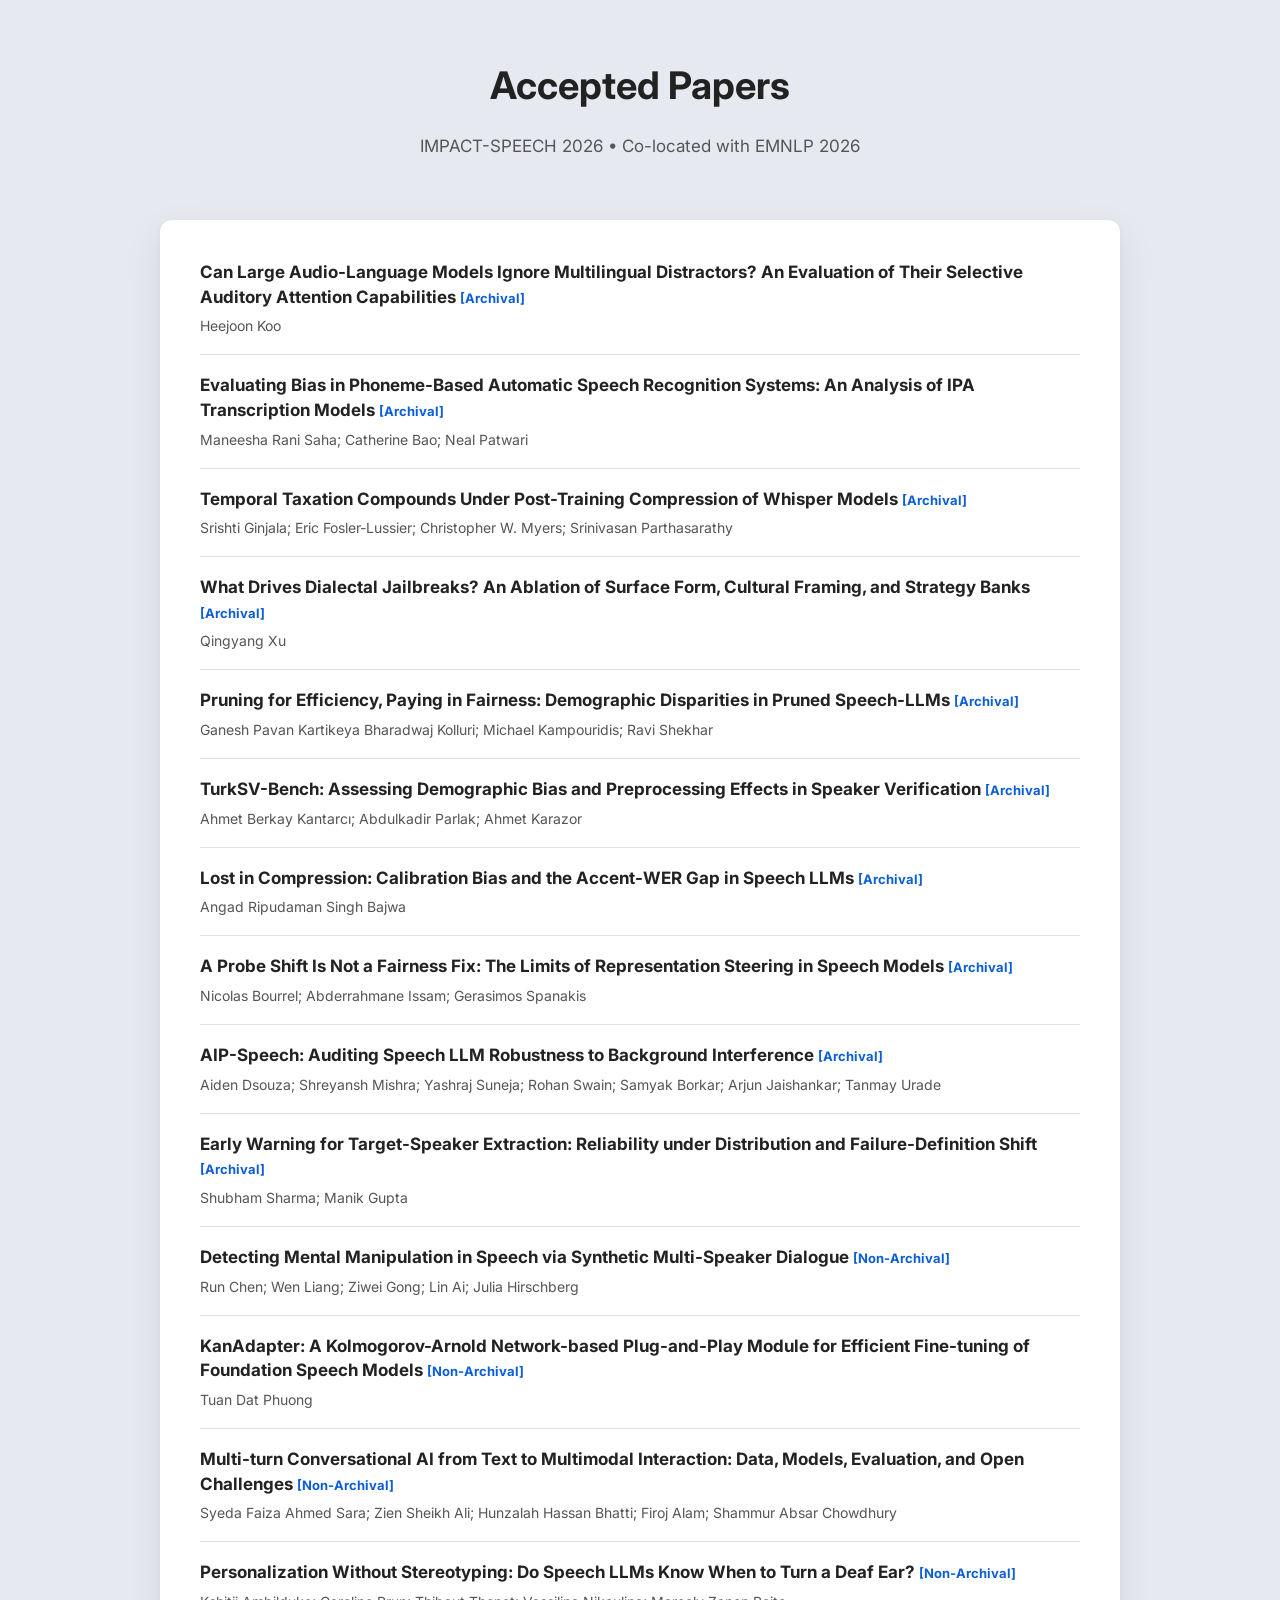
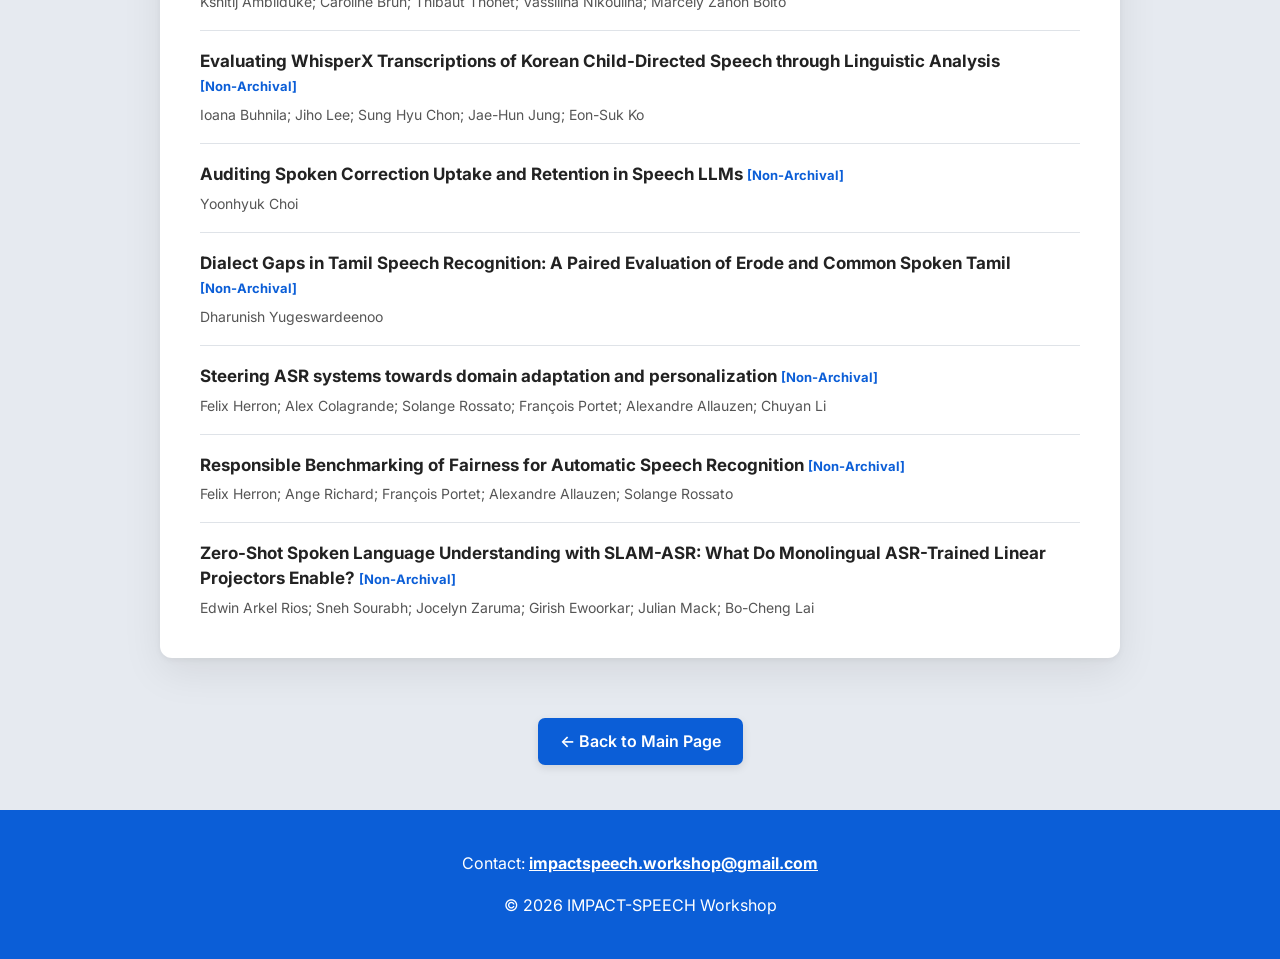
==== commit 3cef7778: "Update accepted-papers.html" ====
--- a/accepted-papers.html
+++ b/accepted-papers.html
@@ -135,11 +135,6 @@
 <article class="accepted-paper">
   <h3>Lost in Compression: Calibration Bias and the Accent-WER Gap in Speech LLMs <span class="publication-tag">[Archival]</span></h3>
   <p class="accepted-paper-authors">Angad Ripudaman Singh Bajwa</p>
-</article>
-
-<article class="accepted-paper">
-  <h3>When How You Speak Changes What Models Refuse: Investigating Prosody-Conditioned Safety Divergence in Audio-Language Models <span class="publication-tag">[Archival]</span></h3>
-  <p class="accepted-paper-authors">Akash Das; Ishan Roy</p>
 </article>
 
 <article class="accepted-paper">
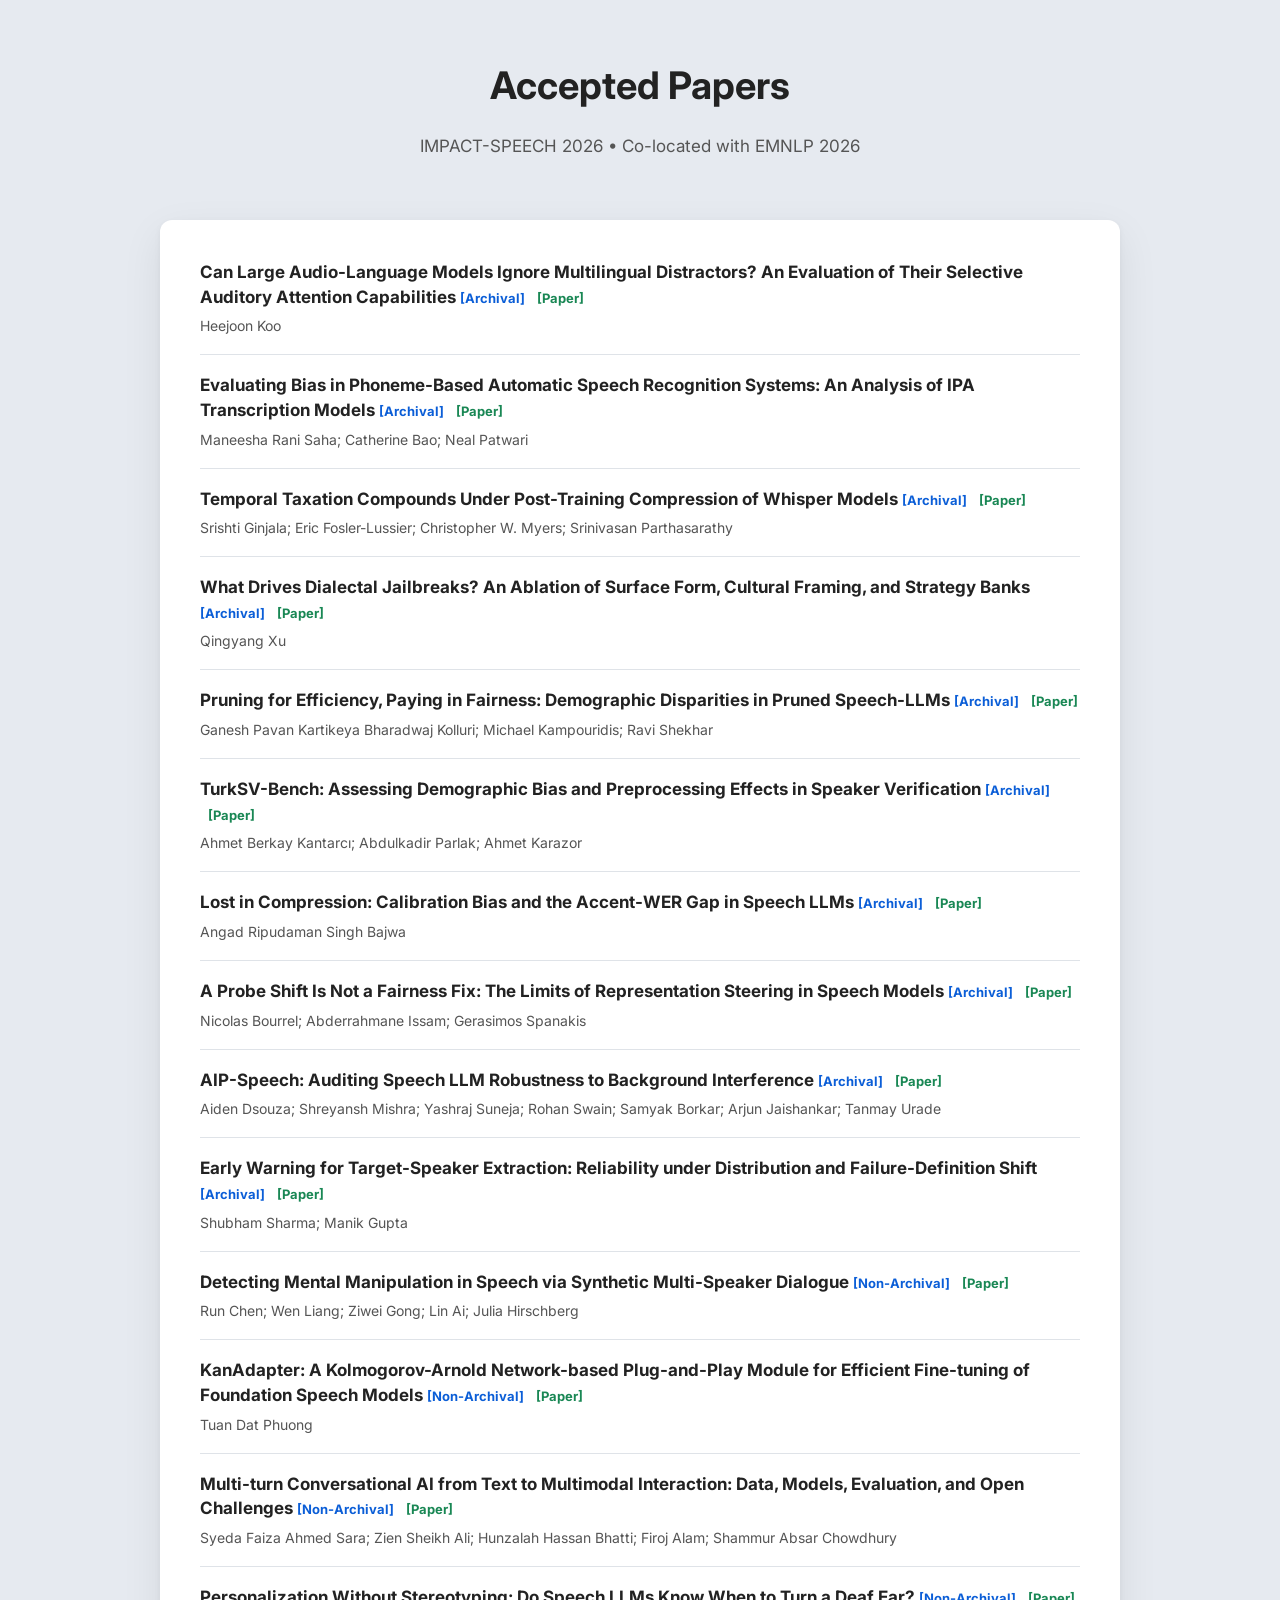
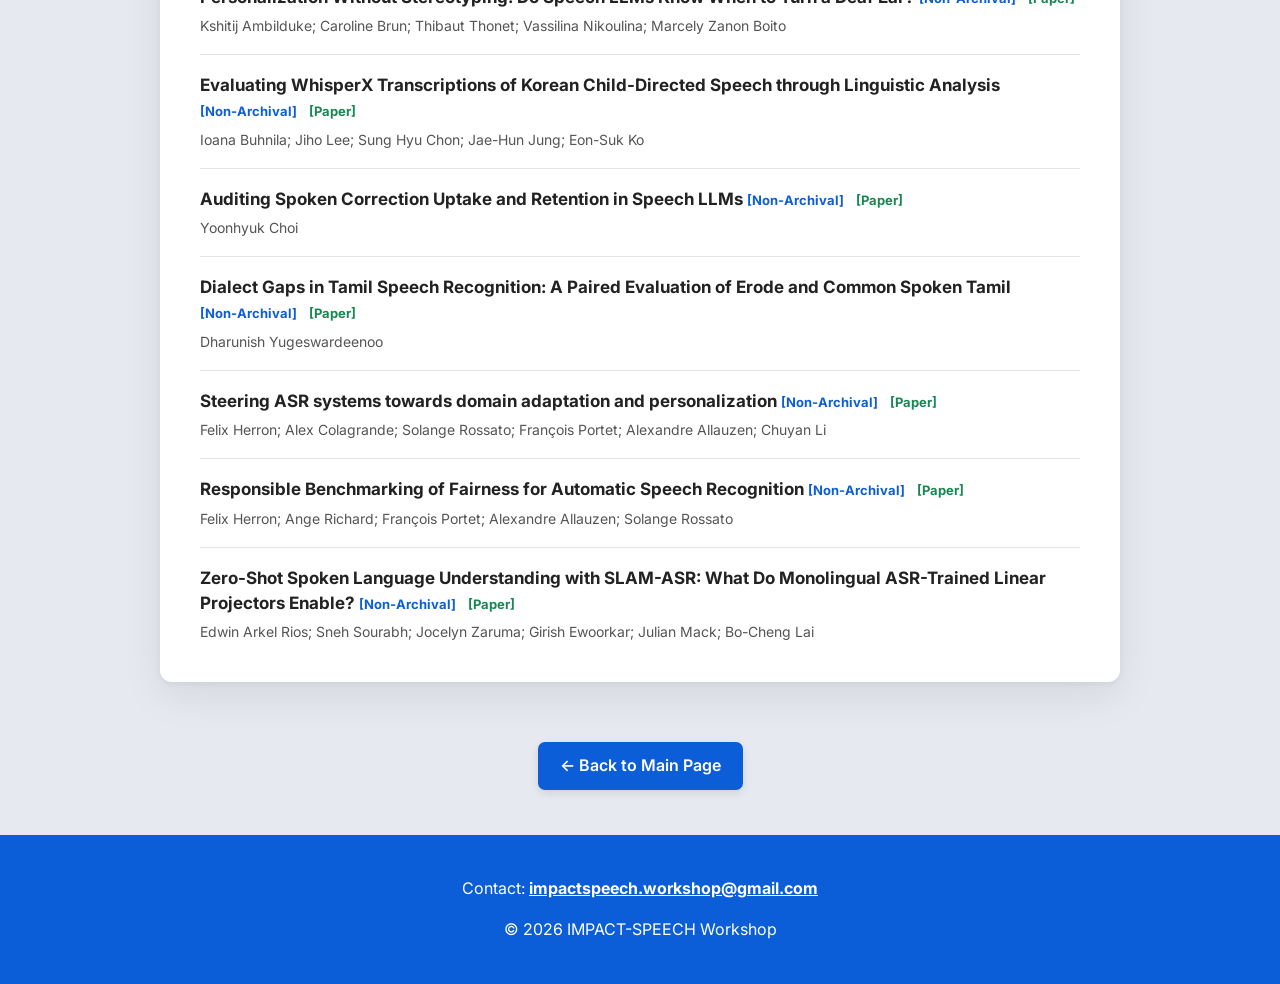
==== commit 9d342863: "Update accepted-papers.html" ====
--- a/accepted-papers.html
+++ b/accepted-papers.html
@@ -10,91 +10,141 @@
 href="https://fonts.googleapis.com/css2?family=Inter:wght@300;400;500;600;700;800;900&display=swap"
 rel="stylesheet">
 
-<link rel="stylesheet" href="css/style.css?v=20261015-accepted-publication-status">
+<link rel="stylesheet" href="css/style.css?v=20261029-accepted-paper-links">
 
 <style>
-/* Accepted-papers page only */
+
+/* =========================================================
+   ACCEPTED PAPERS PAGE
+   ========================================================= */
 
 .accepted-paper-list{
-display:flex;
-flex-direction:column;
-gap:0;
+    display:flex;
+    flex-direction:column;
+    gap:0;
 }
 
 .accepted-paper{
-padding:18px 0;
-border-bottom:1px solid #dfe3e8;
-text-align:left;
+    padding:18px 0;
+    border-bottom:1px solid #dfe3e8;
+    text-align:left;
 }
 
 .accepted-paper:first-child{
-padding-top:0;
+    padding-top:0;
 }
 
 .accepted-paper:last-child{
-border-bottom:none;
-padding-bottom:0;
+    border-bottom:none;
+    padding-bottom:0;
 }
 
 .accepted-paper h3{
-margin:0 0 6px;
-font-size:17px;
-line-height:1.45;
-color:#222;
+    margin:0 0 6px;
+    font-size:17px;
+    line-height:1.45;
+    color:#222;
 }
 
 .accepted-paper-authors{
-margin:0 !important;
-font-size:14px;
-line-height:1.5;
-color:#555 !important;
-text-align:left !important;
-}
+    margin:0 !important;
+    font-size:14px;
+    line-height:1.5;
+    color:#555 !important;
+    text-align:left !important;
+}
+
+
+/* =========================================================
+   ARCHIVAL / NON-ARCHIVAL TAG
+   ========================================================= */
 
 .publication-tag{
-font-size:13px;
-font-weight:700;
-color:#0b5ed7;
-white-space:nowrap;
-}
+    font-size:13px;
+    font-weight:700;
+    color:#0b5ed7;
+    white-space:nowrap;
+}
+
+
+/* =========================================================
+   PAPER ACCESS LINK
+   ========================================================= */
+
+.paper-link{
+    display:inline-block;
+    margin-left:8px;
+
+    font-size:13px;
+    font-weight:700;
+
+    color:#198754;
+    text-decoration:none;
+
+    white-space:nowrap;
+}
+
+.paper-link:hover{
+    color:#146c43;
+    text-decoration:underline;
+}
+
+
+/* =========================================================
+   MOBILE
+   ========================================================= */
 
 @media(max-width:768px){
-.accepted-paper{
-padding:16px 0;
-}
-
-.accepted-paper h3{
-font-size:16px;
-}
-
-.accepted-paper-authors{
-font-size:13px;
-}
-
-.publication-tag{
-font-size:12px;
-}
-}
+
+    .accepted-paper{
+        padding:16px 0;
+    }
+
+    .accepted-paper h3{
+        font-size:16px;
+    }
+
+    .accepted-paper-authors{
+        font-size:13px;
+    }
+
+    .publication-tag{
+        font-size:12px;
+    }
+
+    .paper-link{
+        font-size:12px;
+        margin-left:6px;
+    }
+}
+
 </style>
 
 </head>
 
+
 <body>
 
-<!-- ================= PAGE HEADER ================= -->
+
+<!-- =========================================================
+     PAGE HEADER
+     ========================================================= -->
 
 <div class="page-header">
 
-<h1>Accepted Papers</h1>
-
-<p>
-IMPACT-SPEECH 2026 • Co-located with EMNLP 2026
-</p>
+    <h1>Accepted Papers</h1>
+
+    <p>
+        IMPACT-SPEECH 2026 • Co-located with EMNLP 2026
+    </p>
 
 </div>
 
 
-<!-- ================= ACCEPTED PAPERS ================= -->
+
+<!-- =========================================================
+     ACCEPTED PAPERS
+     ========================================================= -->
 
 <section class="section">
 
@@ -102,105 +152,574 @@
 
 <div class="accepted-paper-list">
 
-<article class="accepted-paper">
-  <h3>Can Large Audio-Language Models Ignore Multilingual Distractors? An Evaluation of Their Selective Auditory Attention Capabilities <span class="publication-tag">[Archival]</span></h3>
-  <p class="accepted-paper-authors">Heejoon Koo</p>
-</article>
-
-<article class="accepted-paper">
-  <h3>Evaluating Bias in Phoneme-Based Automatic Speech Recognition Systems: An Analysis of IPA Transcription Models <span class="publication-tag">[Archival]</span></h3>
-  <p class="accepted-paper-authors">Maneesha Rani Saha; Catherine Bao; Neal Patwari</p>
-</article>
-
-<article class="accepted-paper">
-  <h3>Temporal Taxation Compounds Under Post-Training Compression of Whisper Models <span class="publication-tag">[Archival]</span></h3>
-  <p class="accepted-paper-authors">Srishti Ginjala; Eric Fosler-Lussier; Christopher W. Myers; Srinivasan Parthasarathy</p>
-</article>
-
-<article class="accepted-paper">
-  <h3>What Drives Dialectal Jailbreaks? An Ablation of Surface Form, Cultural Framing, and Strategy Banks <span class="publication-tag">[Archival]</span></h3>
-  <p class="accepted-paper-authors">Qingyang Xu</p>
-</article>
-
-<article class="accepted-paper">
-  <h3>Pruning for Efficiency, Paying in Fairness: Demographic Disparities in Pruned Speech-LLMs <span class="publication-tag">[Archival]</span></h3>
-  <p class="accepted-paper-authors">Ganesh Pavan Kartikeya Bharadwaj Kolluri; Michael Kampouridis; Ravi Shekhar</p>
-</article>
-
-<article class="accepted-paper">
-  <h3>TurkSV-Bench: Assessing Demographic Bias and Preprocessing Effects in Speaker Verification <span class="publication-tag">[Archival]</span></h3>
-  <p class="accepted-paper-authors">Ahmet Berkay Kantarcı; Abdulkadir Parlak; Ahmet Karazor</p>
-</article>
-
-<article class="accepted-paper">
-  <h3>Lost in Compression: Calibration Bias and the Accent-WER Gap in Speech LLMs <span class="publication-tag">[Archival]</span></h3>
-  <p class="accepted-paper-authors">Angad Ripudaman Singh Bajwa</p>
-</article>
-
-<article class="accepted-paper">
-  <h3>A Probe Shift Is Not a Fairness Fix: The Limits of Representation Steering in Speech Models <span class="publication-tag">[Archival]</span></h3>
-  <p class="accepted-paper-authors">Nicolas Bourrel; Abderrahmane Issam; Gerasimos Spanakis</p>
-</article>
-
-<article class="accepted-paper">
-  <h3>AIP-Speech: Auditing Speech LLM Robustness to Background Interference <span class="publication-tag">[Archival]</span></h3>
-  <p class="accepted-paper-authors">Aiden Dsouza; Shreyansh Mishra; Yashraj Suneja; Rohan Swain; Samyak Borkar; Arjun Jaishankar; Tanmay Urade</p>
-</article>
-
-<article class="accepted-paper">
-  <h3>Early Warning for Target-Speaker Extraction: Reliability under Distribution and Failure-Definition Shift <span class="publication-tag">[Archival]</span></h3>
-  <p class="accepted-paper-authors">Shubham Sharma; Manik Gupta</p>
-</article>
-
-<article class="accepted-paper">
-  <h3>Detecting Mental Manipulation in Speech via Synthetic Multi-Speaker Dialogue <span class="publication-tag">[Non-Archival]</span></h3>
-  <p class="accepted-paper-authors">Run Chen; Wen Liang; Ziwei Gong; Lin Ai; Julia Hirschberg</p>
-</article>
-
-<article class="accepted-paper">
-  <h3>KanAdapter: A Kolmogorov-Arnold Network-based Plug-and-Play Module for Efficient Fine-tuning of Foundation Speech Models <span class="publication-tag">[Non-Archival]</span></h3>
-  <p class="accepted-paper-authors">Tuan Dat Phuong</p>
-</article>
-
-<article class="accepted-paper">
-  <h3>Multi-turn Conversational AI from Text to Multimodal Interaction: Data, Models, Evaluation, and Open Challenges <span class="publication-tag">[Non-Archival]</span></h3>
-  <p class="accepted-paper-authors">Syeda Faiza Ahmed Sara; Zien Sheikh Ali; Hunzalah Hassan Bhatti; Firoj Alam; Shammur Absar Chowdhury</p>
-</article>
-
-<article class="accepted-paper">
-  <h3>Personalization Without Stereotyping: Do Speech LLMs Know When to Turn a Deaf Ear? <span class="publication-tag">[Non-Archival]</span></h3>
-  <p class="accepted-paper-authors">Kshitij Ambilduke; Caroline Brun; Thibaut Thonet; Vassilina Nikoulina; Marcely Zanon Boito</p>
-</article>
-
-<article class="accepted-paper">
-  <h3>Evaluating WhisperX Transcriptions of Korean Child-Directed Speech through Linguistic Analysis <span class="publication-tag">[Non-Archival]</span></h3>
-  <p class="accepted-paper-authors">Ioana Buhnila; Jiho Lee; Sung Hyu Chon; Jae-Hun Jung; Eon-Suk Ko</p>
-</article>
-
-<article class="accepted-paper">
-  <h3>Auditing Spoken Correction Uptake and Retention in Speech LLMs <span class="publication-tag">[Non-Archival]</span></h3>
-  <p class="accepted-paper-authors">Yoonhyuk Choi</p>
-</article>
-
-<article class="accepted-paper">
-  <h3>Dialect Gaps in Tamil Speech Recognition: A Paired Evaluation of Erode and Common Spoken Tamil <span class="publication-tag">[Non-Archival]</span></h3>
-  <p class="accepted-paper-authors">Dharunish Yugeswardeenoo</p>
-</article>
-
-<article class="accepted-paper">
-  <h3>Steering ASR systems towards domain adaptation and personalization <span class="publication-tag">[Non-Archival]</span></h3>
-  <p class="accepted-paper-authors">Felix Herron; Alex Colagrande; Solange Rossato; François Portet; Alexandre Allauzen; Chuyan Li</p>
-</article>
-
-<article class="accepted-paper">
-  <h3>Responsible Benchmarking of Fairness for Automatic Speech Recognition <span class="publication-tag">[Non-Archival]</span></h3>
-  <p class="accepted-paper-authors">Felix Herron; Ange Richard; François Portet; Alexandre Allauzen; Solange Rossato</p>
-</article>
-
-<article class="accepted-paper">
-  <h3>Zero-Shot Spoken Language Understanding with SLAM-ASR: What Do Monolingual ASR-Trained Linear Projectors Enable? <span class="publication-tag">[Non-Archival]</span></h3>
-  <p class="accepted-paper-authors">Edwin Arkel Rios; Sneh Sourabh; Jocelyn Zaruma; Girish Ewoorkar; Julian Mack; Bo-Cheng Lai</p>
-</article>
+
+
+<!-- PAPER 01 -->
+
+<article class="accepted-paper">
+
+    <h3>
+        Can Large Audio-Language Models Ignore Multilingual Distractors?
+        An Evaluation of Their Selective Auditory Attention Capabilities
+
+        <span class="publication-tag">[Archival]</span>
+
+        <a
+        class="paper-link"
+        href="https://example.com/paper-01.pdf"
+        target="_blank"
+        rel="noopener noreferrer">
+        [Paper]
+        </a>
+    </h3>
+
+    <p class="accepted-paper-authors">
+        Heejoon Koo
+    </p>
+
+</article>
+
+
+
+<!-- PAPER 02 -->
+
+<article class="accepted-paper">
+
+    <h3>
+        Evaluating Bias in Phoneme-Based Automatic Speech Recognition Systems:
+        An Analysis of IPA Transcription Models
+
+        <span class="publication-tag">[Archival]</span>
+
+        <a
+        class="paper-link"
+        href="https://example.com/paper-02.pdf"
+        target="_blank"
+        rel="noopener noreferrer">
+        [Paper]
+        </a>
+    </h3>
+
+    <p class="accepted-paper-authors">
+        Maneesha Rani Saha; Catherine Bao; Neal Patwari
+    </p>
+
+</article>
+
+
+
+<!-- PAPER 03 -->
+
+<article class="accepted-paper">
+
+    <h3>
+        Temporal Taxation Compounds Under Post-Training Compression of Whisper Models
+
+        <span class="publication-tag">[Archival]</span>
+
+        <a
+        class="paper-link"
+        href="https://example.com/paper-03.pdf"
+        target="_blank"
+        rel="noopener noreferrer">
+        [Paper]
+        </a>
+    </h3>
+
+    <p class="accepted-paper-authors">
+        Srishti Ginjala; Eric Fosler-Lussier; Christopher W. Myers;
+        Srinivasan Parthasarathy
+    </p>
+
+</article>
+
+
+
+<!-- PAPER 04 -->
+<!-- YOUR PROVIDED GOOGLE DRIVE LINK -->
+
+<article class="accepted-paper">
+
+    <h3>
+        What Drives Dialectal Jailbreaks? An Ablation of Surface Form,
+        Cultural Framing, and Strategy Banks
+
+        <span class="publication-tag">[Archival]</span>
+
+        <a
+        class="paper-link"
+        href="https://drive.google.com/file/d/1a7HKSEubFv2TFX0zXea7JzPDzspjPwCU/view?usp=sharing"
+        target="_blank"
+        rel="noopener noreferrer">
+        [Paper]
+        </a>
+    </h3>
+
+    <p class="accepted-paper-authors">
+        Qingyang Xu
+    </p>
+
+</article>
+
+
+
+<!-- PAPER 05 -->
+
+<article class="accepted-paper">
+
+    <h3>
+        Pruning for Efficiency, Paying in Fairness:
+        Demographic Disparities in Pruned Speech-LLMs
+
+        <span class="publication-tag">[Archival]</span>
+
+        <a
+        class="paper-link"
+        href="https://example.com/paper-05.pdf"
+        target="_blank"
+        rel="noopener noreferrer">
+        [Paper]
+        </a>
+    </h3>
+
+    <p class="accepted-paper-authors">
+        Ganesh Pavan Kartikeya Bharadwaj Kolluri;
+        Michael Kampouridis;
+        Ravi Shekhar
+    </p>
+
+</article>
+
+
+
+<!-- PAPER 06 -->
+
+<article class="accepted-paper">
+
+    <h3>
+        TurkSV-Bench: Assessing Demographic Bias and Preprocessing Effects
+        in Speaker Verification
+
+        <span class="publication-tag">[Archival]</span>
+
+        <a
+        class="paper-link"
+        href="https://example.com/paper-06.pdf"
+        target="_blank"
+        rel="noopener noreferrer">
+        [Paper]
+        </a>
+    </h3>
+
+    <p class="accepted-paper-authors">
+        Ahmet Berkay Kantarcı; Abdulkadir Parlak; Ahmet Karazor
+    </p>
+
+</article>
+
+
+
+<!-- PAPER 07 -->
+
+<article class="accepted-paper">
+
+    <h3>
+        Lost in Compression:
+        Calibration Bias and the Accent-WER Gap in Speech LLMs
+
+        <span class="publication-tag">[Archival]</span>
+
+        <a
+        class="paper-link"
+        href="https://example.com/paper-07.pdf"
+        target="_blank"
+        rel="noopener noreferrer">
+        [Paper]
+        </a>
+    </h3>
+
+    <p class="accepted-paper-authors">
+        Angad Ripudaman Singh Bajwa
+    </p>
+
+</article>
+
+
+
+<!-- PAPER 08 -->
+
+<article class="accepted-paper">
+
+    <h3>
+        A Probe Shift Is Not a Fairness Fix:
+        The Limits of Representation Steering in Speech Models
+
+        <span class="publication-tag">[Archival]</span>
+
+        <a
+        class="paper-link"
+        href="https://example.com/paper-08.pdf"
+        target="_blank"
+        rel="noopener noreferrer">
+        [Paper]
+        </a>
+    </h3>
+
+    <p class="accepted-paper-authors">
+        Nicolas Bourrel; Abderrahmane Issam; Gerasimos Spanakis
+    </p>
+
+</article>
+
+
+
+<!-- PAPER 09 -->
+
+<article class="accepted-paper">
+
+    <h3>
+        AIP-Speech:
+        Auditing Speech LLM Robustness to Background Interference
+
+        <span class="publication-tag">[Archival]</span>
+
+        <a
+        class="paper-link"
+        href="https://example.com/paper-09.pdf"
+        target="_blank"
+        rel="noopener noreferrer">
+        [Paper]
+        </a>
+    </h3>
+
+    <p class="accepted-paper-authors">
+        Aiden Dsouza; Shreyansh Mishra; Yashraj Suneja;
+        Rohan Swain; Samyak Borkar; Arjun Jaishankar; Tanmay Urade
+    </p>
+
+</article>
+
+
+
+<!-- PAPER 10 -->
+
+<article class="accepted-paper">
+
+    <h3>
+        Early Warning for Target-Speaker Extraction:
+        Reliability under Distribution and Failure-Definition Shift
+
+        <span class="publication-tag">[Archival]</span>
+
+        <a
+        class="paper-link"
+        href="https://example.com/paper-10.pdf"
+        target="_blank"
+        rel="noopener noreferrer">
+        [Paper]
+        </a>
+    </h3>
+
+    <p class="accepted-paper-authors">
+        Shubham Sharma; Manik Gupta
+    </p>
+
+</article>
+
+
+
+<!-- PAPER 11 -->
+
+<article class="accepted-paper">
+
+    <h3>
+        Detecting Mental Manipulation in Speech via Synthetic Multi-Speaker Dialogue
+
+        <span class="publication-tag">[Non-Archival]</span>
+
+        <a
+        class="paper-link"
+        href="https://example.com/paper-11.pdf"
+        target="_blank"
+        rel="noopener noreferrer">
+        [Paper]
+        </a>
+    </h3>
+
+    <p class="accepted-paper-authors">
+        Run Chen; Wen Liang; Ziwei Gong; Lin Ai; Julia Hirschberg
+    </p>
+
+</article>
+
+
+
+<!-- PAPER 12 -->
+
+<article class="accepted-paper">
+
+    <h3>
+        KanAdapter:
+        A Kolmogorov-Arnold Network-based Plug-and-Play Module
+        for Efficient Fine-tuning of Foundation Speech Models
+
+        <span class="publication-tag">[Non-Archival]</span>
+
+        <a
+        class="paper-link"
+        href="https://example.com/paper-12.pdf"
+        target="_blank"
+        rel="noopener noreferrer">
+        [Paper]
+        </a>
+    </h3>
+
+    <p class="accepted-paper-authors">
+        Tuan Dat Phuong
+    </p>
+
+</article>
+
+
+
+<!-- PAPER 13 -->
+
+<article class="accepted-paper">
+
+    <h3>
+        Multi-turn Conversational AI from Text to Multimodal Interaction:
+        Data, Models, Evaluation, and Open Challenges
+
+        <span class="publication-tag">[Non-Archival]</span>
+
+        <a
+        class="paper-link"
+        href="https://example.com/paper-13.pdf"
+        target="_blank"
+        rel="noopener noreferrer">
+        [Paper]
+        </a>
+    </h3>
+
+    <p class="accepted-paper-authors">
+        Syeda Faiza Ahmed Sara;
+        Zien Sheikh Ali;
+        Hunzalah Hassan Bhatti;
+        Firoj Alam;
+        Shammur Absar Chowdhury
+    </p>
+
+</article>
+
+
+
+<!-- PAPER 14 -->
+
+<article class="accepted-paper">
+
+    <h3>
+        Personalization Without Stereotyping:
+        Do Speech LLMs Know When to Turn a Deaf Ear?
+
+        <span class="publication-tag">[Non-Archival]</span>
+
+        <a
+        class="paper-link"
+        href="https://example.com/paper-14.pdf"
+        target="_blank"
+        rel="noopener noreferrer">
+        [Paper]
+        </a>
+    </h3>
+
+    <p class="accepted-paper-authors">
+        Kshitij Ambilduke;
+        Caroline Brun;
+        Thibaut Thonet;
+        Vassilina Nikoulina;
+        Marcely Zanon Boito
+    </p>
+
+</article>
+
+
+
+<!-- PAPER 15 -->
+
+<article class="accepted-paper">
+
+    <h3>
+        Evaluating WhisperX Transcriptions of Korean Child-Directed Speech
+        through Linguistic Analysis
+
+        <span class="publication-tag">[Non-Archival]</span>
+
+        <a
+        class="paper-link"
+        href="https://example.com/paper-15.pdf"
+        target="_blank"
+        rel="noopener noreferrer">
+        [Paper]
+        </a>
+    </h3>
+
+    <p class="accepted-paper-authors">
+        Ioana Buhnila;
+        Jiho Lee;
+        Sung Hyu Chon;
+        Jae-Hun Jung;
+        Eon-Suk Ko
+    </p>
+
+</article>
+
+
+
+<!-- PAPER 16 -->
+
+<article class="accepted-paper">
+
+    <h3>
+        Auditing Spoken Correction Uptake and Retention in Speech LLMs
+
+        <span class="publication-tag">[Non-Archival]</span>
+
+        <a
+        class="paper-link"
+        href="https://example.com/paper-16.pdf"
+        target="_blank"
+        rel="noopener noreferrer">
+        [Paper]
+        </a>
+    </h3>
+
+    <p class="accepted-paper-authors">
+        Yoonhyuk Choi
+    </p>
+
+</article>
+
+
+
+<!-- PAPER 17 -->
+
+<article class="accepted-paper">
+
+    <h3>
+        Dialect Gaps in Tamil Speech Recognition:
+        A Paired Evaluation of Erode and Common Spoken Tamil
+
+        <span class="publication-tag">[Non-Archival]</span>
+
+        <a
+        class="paper-link"
+        href="https://example.com/paper-17.pdf"
+        target="_blank"
+        rel="noopener noreferrer">
+        [Paper]
+        </a>
+    </h3>
+
+    <p class="accepted-paper-authors">
+        Dharunish Yugeswardeenoo
+    </p>
+
+</article>
+
+
+
+<!-- PAPER 18 -->
+
+<article class="accepted-paper">
+
+    <h3>
+        Steering ASR systems towards domain adaptation and personalization
+
+        <span class="publication-tag">[Non-Archival]</span>
+
+        <a
+        class="paper-link"
+        href="https://example.com/paper-18.pdf"
+        target="_blank"
+        rel="noopener noreferrer">
+        [Paper]
+        </a>
+    </h3>
+
+    <p class="accepted-paper-authors">
+        Felix Herron;
+        Alex Colagrande;
+        Solange Rossato;
+        François Portet;
+        Alexandre Allauzen;
+        Chuyan Li
+    </p>
+
+</article>
+
+
+
+<!-- PAPER 19 -->
+
+<article class="accepted-paper">
+
+    <h3>
+        Responsible Benchmarking of Fairness for Automatic Speech Recognition
+
+        <span class="publication-tag">[Non-Archival]</span>
+
+        <a
+        class="paper-link"
+        href="https://example.com/paper-19.pdf"
+        target="_blank"
+        rel="noopener noreferrer">
+        [Paper]
+        </a>
+    </h3>
+
+    <p class="accepted-paper-authors">
+        Felix Herron;
+        Ange Richard;
+        François Portet;
+        Alexandre Allauzen;
+        Solange Rossato
+    </p>
+
+</article>
+
+
+
+<!-- PAPER 20 -->
+
+<article class="accepted-paper">
+
+    <h3>
+        Zero-Shot Spoken Language Understanding with SLAM-ASR:
+        What Do Monolingual ASR-Trained Linear Projectors Enable?
+
+        <span class="publication-tag">[Non-Archival]</span>
+
+        <a
+        class="paper-link"
+        href="https://example.com/paper-20.pdf"
+        target="_blank"
+        rel="noopener noreferrer">
+        [Paper]
+        </a>
+    </h3>
+
+    <p class="accepted-paper-authors">
+        Edwin Arkel Rios;
+        Sneh Sourabh;
+        Jocelyn Zaruma;
+        Girish Ewoorkar;
+        Julian Mack;
+        Bo-Cheng Lai
+    </p>
+
+</article>
+
+
 
 </div>
 
@@ -209,35 +728,43 @@
 </section>
 
 
-<!-- ================= BACK TO MAIN PAGE ================= -->
+
+<!-- =========================================================
+     BACK TO MAIN PAGE
+     ========================================================= -->
 
 <div class="back-home">
 
-<a href="index.html" class="back-home-btn">
-← Back to Main Page
-</a>
+    <a href="index.html" class="back-home-btn">
+        ← Back to Main Page
+    </a>
 
 </div>
 
 
-<!-- ================= FOOTER ================= -->
+
+<!-- =========================================================
+     FOOTER
+     ========================================================= -->
 
 <footer>
 
-<p>
-Contact:
-<strong>
-<a href="mailto:impactspeech.workshop@gmail.com">
-impactspeech.workshop@gmail.com
-</a>
-</strong>
-</p>
-
-<p>
-© 2026 IMPACT-SPEECH Workshop
-</p>
+    <p>
+        Contact:
+        <strong>
+            <a href="mailto:impactspeech.workshop@gmail.com">
+                impactspeech.workshop@gmail.com
+            </a>
+        </strong>
+    </p>
+
+    <p>
+        © 2026 IMPACT-SPEECH Workshop
+    </p>
 
 </footer>
 
+
 </body>
+
 </html>
